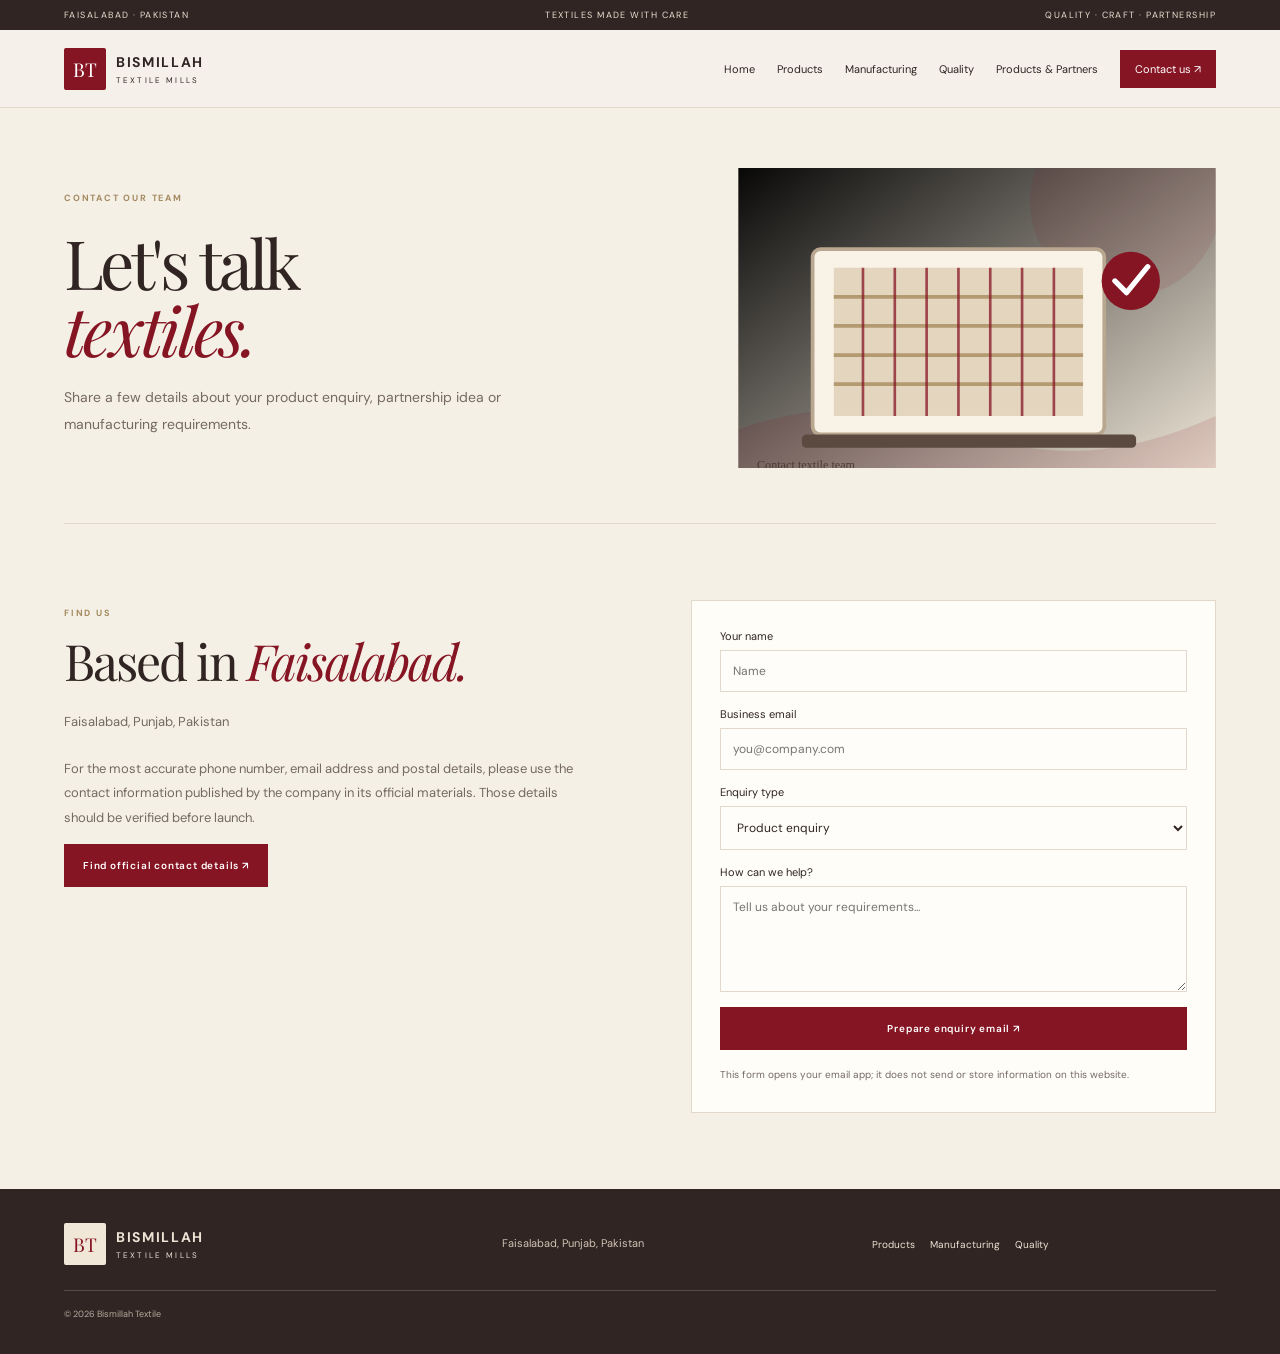
==== contact.html @ f2cdac65 "Add Bismillah textile website" ====
<!doctype html><html lang="en"><head><meta charset="utf-8"><meta name="viewport" content="width=device-width, initial-scale=1"><title>Contact | Bismillah Textile</title><link rel="stylesheet" href="styles.css"></head><body><div class="topbar"><span>FAISALABAD · PAKISTAN</span><span>TEXTILES MADE WITH CARE</span><span>QUALITY · CRAFT · PARTNERSHIP</span></div><header class="header"><a class="brand" href="index.html"><span class="brandmark">BT</span><span><b>BISMILLAH</b><small>TEXTILE MILLS</small></span></a><button class="menu-toggle" aria-label="Open navigation" aria-expanded="false">☰</button><nav class="nav"><a href="index.html">Home</a><a href="products.html">Products</a><a href="manufacturing.html">Manufacturing</a><a href="quality.html">Quality</a><a href="partners.html">Products & Partners</a><a href="contact.html" class="nav-cta">Contact us ↗</a></nav></header><main><section class="page-hero container"><div><span class="eyebrow">CONTACT OUR TEAM</span><h1>Let's talk<br><em>textiles.</em></h1><p>Share a few details about your product enquiry, partnership idea or manufacturing requirements.</p></div><img src="assets/contact.svg" alt="Illustration of textile swatches and correspondence"></section><section class="section container contact-layout"><div><span class="eyebrow">FIND US</span><h2>Based in <em>Faisalabad.</em></h2><p>Faisalabad, Punjab, Pakistan</p><p>For the most accurate phone number, email address and postal details, please use the contact information published by the company in its official materials. Those details should be verified before launch.</p><a class="button" href="https://www.google.com/search?q=Bismillah+Textile+Faisalabad+official+website+contact" target="_blank" rel="noopener">Find official contact details ↗</a></div><form class="contact-form" id="contactForm"><label>Your name<input name="name" required placeholder="Name"></label><label>Business email<input name="email" type="email" required placeholder="you@company.com"></label><label>Enquiry type<select name="type"><option>Product enquiry</option><option>Manufacturing capabilities</option><option>Partnership</option><option>Other</option></select></label><label>How can we help?<textarea name="message" rows="5" required placeholder="Tell us about your requirements..."></textarea></label><button class="button" type="submit">Prepare enquiry email ↗</button><p class="form-note">This form opens your email app; it does not send or store information on this website.</p></form></section></main><footer class="footer"><a class="brand brand-footer" href="index.html"><span class="brandmark">BT</span><span><b>BISMILLAH</b><small>TEXTILE MILLS</small></span></a><p>Faisalabad, Punjab, Pakistan</p><div class="footer-links"><a href="products.html">Products</a><a href="manufacturing.html">Manufacturing</a><a href="quality.html">Quality</a></div><small class="copyright">© <span id="year"></span> Bismillah Textile</small></footer><script src="script.js"></script></body></html>
---- styles.css ----
@import url('https://fonts.googleapis.com/css2?family=DM+Sans:wght@400;500;600;700&family=Playfair+Display:ital,wght@0,400;0,500;0,600;1,400;1,500&display=swap');
:root{--cream:#f5f0e6;--paper:#fffdf8;--maroon:#861523;--ink:#302522;--muted:#746a61;--gold:#a48a60;--line:#e3d9ca;--sage:#596c61}*{box-sizing:border-box}html{scroll-behavior:smooth;scroll-padding-top:90px}body{margin:0;background:var(--cream);color:var(--ink);font-family:'DM Sans',Arial,sans-serif}a{color:inherit;text-decoration:none}img{display:block;max-width:100%}.topbar{padding:9px 5vw;background:var(--ink);color:#e9dfd1;display:flex;justify-content:space-between;gap:12px;font-size:9px;letter-spacing:.16em}.header{height:78px;padding:0 5vw;display:flex;align-items:center;justify-content:space-between;gap:25px;position:sticky;top:0;z-index:8;background:#f5f0eaf2;backdrop-filter:blur(12px);border-bottom:1px solid var(--line)}.brand{display:flex;align-items:center;gap:10px;flex-shrink:0}.brandmark{width:42px;height:42px;display:grid;place-items:center;background:var(--maroon);color:white;font:19px 'Playfair Display',Georgia,serif;border-radius:2px}.brand b{display:block;font-size:14px;letter-spacing:.12em}.brand small{display:block;font-size:8px;letter-spacing:.27em;margin-top:4px}.nav{display:flex;align-items:center;gap:22px;font-size:11px}.nav a:hover,.footer-links a:hover{color:var(--maroon)}.nav .nav-cta{background:var(--maroon);color:white;padding:12px 15px}.menu-toggle{display:none;background:transparent;border:1px solid var(--line);padding:9px 12px;font-size:18px;color:var(--ink)}.container{width:min(1160px,90%);margin-inline:auto}.hero{display:grid;grid-template-columns:.95fr 1.05fr;gap:5vw;align-items:center;padding-top:58px;padding-bottom:65px;min-height:555px}.eyebrow{font-size:9px;font-weight:700;letter-spacing:.2em;text-transform:uppercase;color:var(--gold)}h1,h2,h3,p{margin-top:0}.hero h1,.page-hero h1{font:clamp(48px,6vw,78px)/.99 'Playfair Display',Georgia,serif;letter-spacing:-.055em;margin:22px 0}.hero h1 em,.page-hero h1 em,h2 em{color:var(--maroon);font-weight:400}.hero-copy>p,.page-hero p{max-width:470px;font-size:14px;line-height:1.9;color:var(--muted)}.button-row{display:flex;align-items:center;gap:22px;flex-wrap:wrap;margin-top:27px}.button{display:inline-flex;align-items:center;justify-content:center;background:var(--maroon);border:1px solid var(--maroon);color:white;padding:14px 18px;font:600 10px 'DM Sans',sans-serif;letter-spacing:.08em;cursor:pointer}.button:hover{background:#64101a}.underlink,.card-link{font-size:11px;border-bottom:1px solid var(--gold);padding:6px 0}.hero-note{font-size:10px;color:var(--muted);margin-top:38px;letter-spacing:.04em}.dot{display:inline-block;width:7px;height:7px;background:var(--sage);border-radius:50%;margin-right:8px}.hero-visual{height:400px;position:relative;background:#ded2bf;overflow:hidden}.hero-visual img{height:100%;width:100%;object-fit:cover}.image-label{position:absolute;left:0;bottom:0;background:var(--maroon);color:white;padding:14px 18px;font-size:10px;letter-spacing:.13em}.image-label span{display:block;font-size:8px;color:#e4c8c5;margin-top:5px}.trust-strip{background:#e9dfd1;display:grid;grid-template-columns:repeat(4,1fr);padding:24px 5vw;gap:18px}.trust-strip div{display:flex;gap:13px;align-items:center;border-right:1px solid #d4c7b6}.trust-strip div:last-child{border:0}.trust-strip b{font:24px 'Playfair Display',serif;color:var(--maroon)}.trust-strip span{font-size:11px;color:#655950}.section{padding-top:76px;padding-bottom:76px}.section-heading{display:flex;justify-content:space-between;align-items:end;gap:30px;margin-bottom:30px}.section-heading h2,.contact-banner h2,.contact-layout h2{font:clamp(34px,4vw,50px)/1.08 'Playfair Display',Georgia,serif;letter-spacing:-.04em;margin:13px 0 0}.section-heading>p{max-width:400px;color:var(--muted);font-size:12px;line-height:1.85;margin-bottom:2px}.cards{display:grid;gap:18px}.cards.three{grid-template-columns:repeat(3,minmax(0,1fr))}.product-card{display:block;background:var(--paper);border:1px solid var(--line);min-width:0;transition:transform .2s,box-shadow .2s}.product-card:hover{transform:translateY(-4px);box-shadow:0 16px 36px #37291a12}.product-card>img{width:100%;height:230px;object-fit:cover;background:#e6ddce}.product-card>div{padding:22px}.card-kicker{font-size:9px;color:var(--gold);letter-spacing:.16em;text-transform:uppercase}.product-card h3{font:25px 'Playfair Display',Georgia,serif;margin:11px 0}.product-card p{font-size:12px;line-height:1.8;color:var(--muted);min-height:40px}.card-link{display:inline-block;color:var(--maroon);margin-top:5px}.feature-band{display:grid;grid-template-columns:1fr 1fr;background:var(--ink);color:#f7eee3}.feature-art{min-height:380px}.feature-art img{width:100%;height:100%;object-fit:cover}.feature-copy{padding:clamp(35px,6vw,80px);align-self:center}.light{color:#c6ad87}.feature-copy h2,.partner-section h2{font:clamp(36px,4.5vw,56px)/1.05 'Playfair Display',Georgia,serif;margin:20px 0}.feature-copy h2 em,.partner-section h2 em{color:#d5b2ad}.feature-copy p{font-size:13px;line-height:1.9;color:#d5c9bc;max-width:420px}.button-light{background:transparent;border-color:#bca68b;margin-top:12px}.button-light:hover{background:#fff;color:var(--ink)}.values-grid{display:grid;grid-template-columns:repeat(3,1fr);gap:12px}.values-grid article{border:1px solid var(--line);padding:25px;background:#f9f5ed}.values-grid article>span{font:25px 'Playfair Display',serif;color:var(--gold)}.values-grid h3{font:22px 'Playfair Display',serif;margin:17px 0 9px}.values-grid p{font-size:12px;line-height:1.8;color:var(--muted);margin-bottom:0}.contact-banner{padding:35px 40px;margin-top:12px;margin-bottom:75px;background:#e9dfd1;display:flex;align-items:center;justify-content:space-between;gap:25px}.contact-banner h2{font-size:36px;margin:12px 0}.contact-banner p{font-size:12px;line-height:1.8;color:var(--muted);max-width:450px;margin-bottom:0}.footer{background:#302522;color:#eee4d6;padding:34px 5vw;display:grid;grid-template-columns:1.2fr 1fr 1fr;gap:25px;align-items:center}.brand-footer .brandmark{background:#f1e7d8;color:var(--maroon)}.footer p{font-size:11px;line-height:1.8;color:#d1c3b6;margin:0}.footer-links{display:flex;gap:15px;flex-wrap:wrap;font-size:10px}.copyright{grid-column:1/-1;border-top:1px solid #594b43;padding-top:17px;color:#b9aaa0;font-size:9px}.page-hero{display:grid;grid-template-columns:1fr .8fr;gap:6vw;align-items:center;padding-top:60px;padding-bottom:55px;border-bottom:1px solid var(--line)}.page-hero h1{font-size:clamp(44px,5.5vw,68px)}.page-hero img{width:100%;height:300px;object-fit:cover;background:#e5dacb}.filters{display:flex;flex-wrap:wrap;gap:8px;margin-bottom:25px}.filter{background:transparent;border:1px solid #d6c9b8;padding:10px 15px;font:10px 'DM Sans',sans-serif;color:var(--ink);cursor:pointer}.filter.active,.filter:hover{background:var(--maroon);border-color:var(--maroon);color:white}.text-button{background:transparent;border:0;border-bottom:1px solid var(--line);padding:8px 0;color:var(--maroon);font:11px 'DM Sans',sans-serif;cursor:pointer}.modal{display:none;position:fixed;inset:0;background:#211a18b8;z-index:20;align-items:center;justify-content:center;padding:20px}.modal.open{display:flex}.modal-box{background:var(--paper);padding:35px;max-width:460px;width:100%;position:relative}.modal-box h2{font:32px 'Playfair Display',serif;margin:15px 0}.modal-box p{font-size:13px;line-height:1.8;color:var(--muted)}.modal-close{position:absolute;right:15px;top:10px;border:0;background:none;font-size:27px;cursor:pointer}.partner-section{background:var(--ink);padding:70px 0;color:#fff}.partner-grid{display:grid;grid-template-columns:repeat(3,1fr);margin-top:30px;border-top:1px solid #594b43;border-left:1px solid #594b43}.partner-grid div{padding:24px;border-right:1px solid #594b43;border-bottom:1px solid #594b43;font:18px 'Playfair Display',serif}.partner-note{font-size:10px;color:#c7b9ad;line-height:1.8;margin-top:18px}.contact-layout{display:grid;grid-template-columns:1fr 1fr;gap:8vw}.contact-layout p{font-size:13px;line-height:1.9;color:var(--muted);margin-top:22px}.contact-form{display:grid;gap:15px;background:var(--paper);padding:28px;border:1px solid var(--line)}.contact-form label{font-size:11px;display:grid;gap:7px}.contact-form input,.contact-form select,.contact-form textarea{width:100%;padding:12px;border:1px solid var(--line);background:#fffdf9;font:12px 'DM Sans',sans-serif;color:var(--ink)}.form-note{font-size:10px!important;margin:0!important}
@media(max-width:900px){.nav{gap:13px;font-size:10px}.nav .nav-cta{padding:10px}.hero{min-height:0}.hero-visual{height:330px}.product-card>img{height:190px}.trust-strip{grid-template-columns:repeat(2,1fr)}.trust-strip div:nth-child(2){border:0}.footer{grid-template-columns:1fr 1fr}.footer-links{grid-column:1/-1}}
@media(max-width:680px){.topbar{font-size:8px;letter-spacing:.08em}.topbar span:nth-child(2){display:none}.header{height:68px;padding:0 5%;flex-wrap:wrap}.menu-toggle{display:block}.nav{display:none;position:absolute;top:67px;left:0;right:0;background:var(--cream);padding:18px 5%;border-bottom:1px solid var(--line);flex-direction:column;align-items:stretch;gap:0}.nav.open{display:flex}.nav a{padding:12px 0;border-bottom:1px solid var(--line)}.nav .nav-cta{text-align:center;margin-top:10px;padding:13px}.hero{grid-template-columns:1fr;padding-top:35px;padding-bottom:42px;gap:25px}.hero-visual{height:260px;grid-row:1}.hero h1{font-size:51px}.hero-note{margin-top:25px}.trust-strip{padding:20px 5%;gap:15px}.trust-strip span{font-size:10px}.section{padding-top:50px;padding-bottom:50px}.section-heading{display:block}.section-heading>p{margin-top:18px}.cards.three{grid-template-columns:1fr}.product-card>img{height:240px}.feature-band{grid-template-columns:1fr}.feature-art{min-height:240px;height:240px}.feature-copy{padding:35px 7%}.values-grid{grid-template-columns:1fr}.contact-banner{margin-bottom:50px;padding:28px;align-items:flex-start;flex-direction:column}.contact-banner h2{font-size:32px}.footer{grid-template-columns:1fr;gap:18px}.footer-links{grid-column:auto}.copyright{grid-column:auto}.page-hero{grid-template-columns:1fr;padding-top:35px;gap:25px}.page-hero img{height:230px;grid-row:1}.page-hero h1{font-size:48px}.partner-grid{grid-template-columns:repeat(2,1fr)}.partner-grid div{padding:18px;font-size:16px}.contact-layout{grid-template-columns:1fr;gap:30px}}
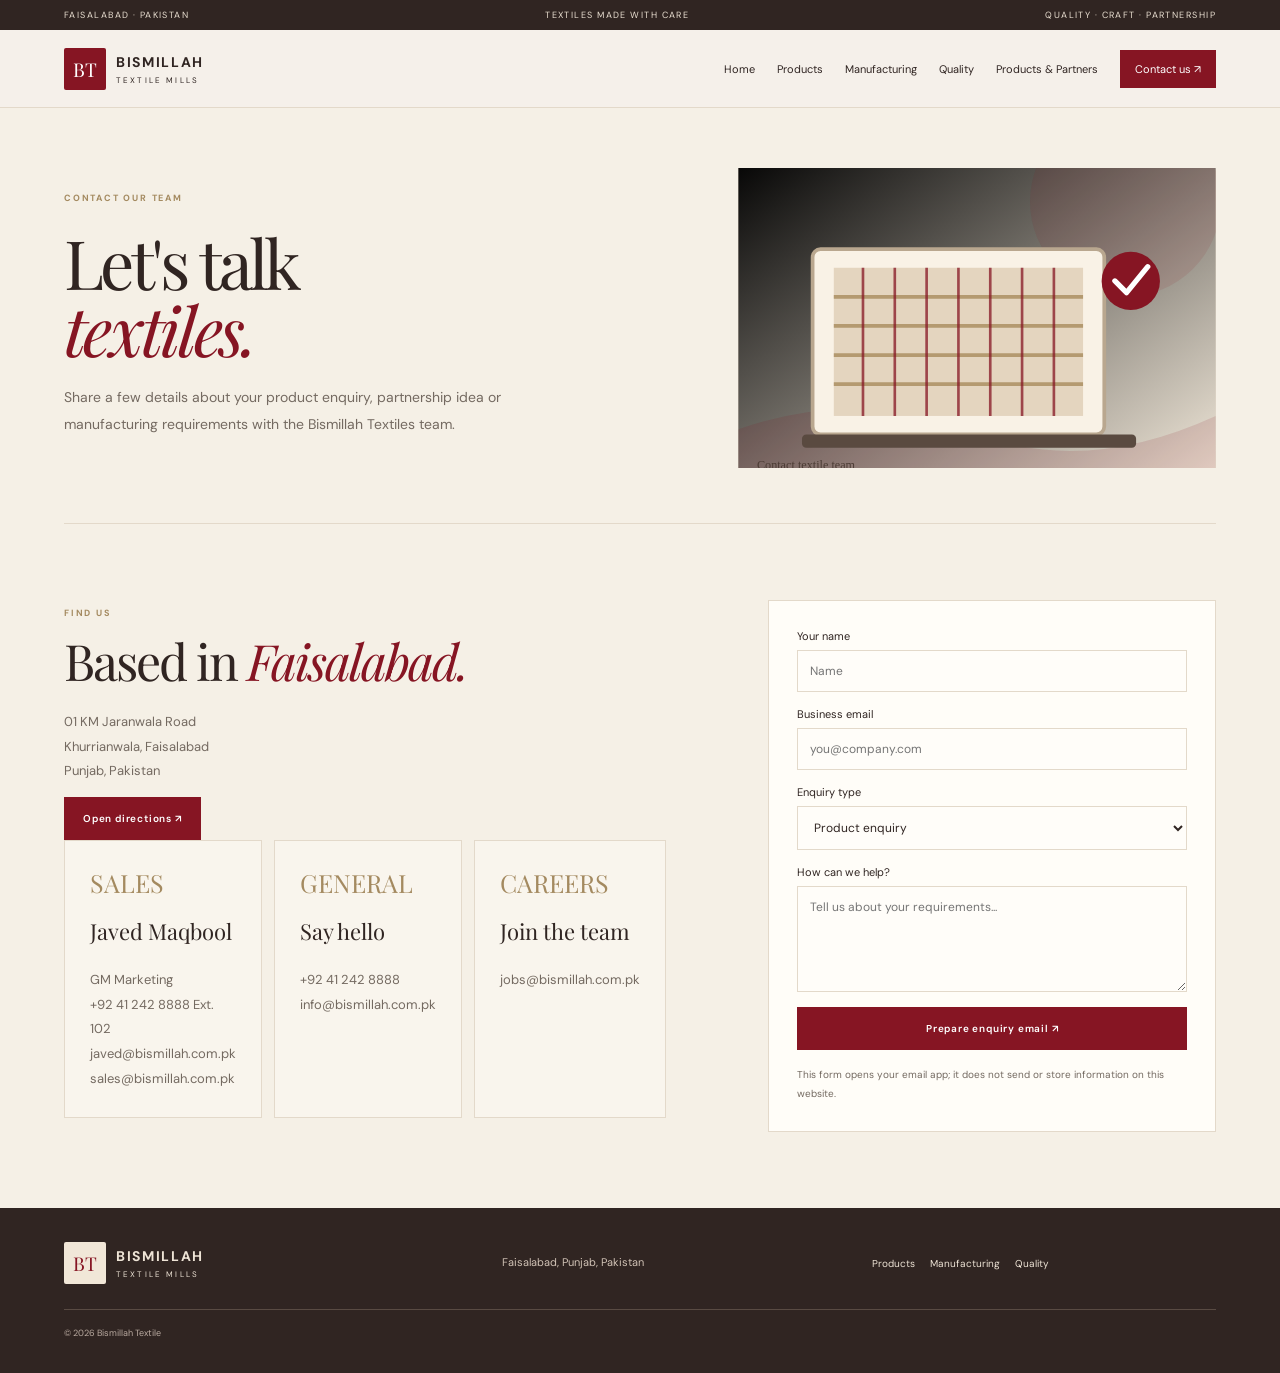
==== commit e8655446: "Enrich redesign with legacy textile information" ====
--- a/contact.html
+++ b/contact.html
@@ -1 +1 @@
-<!doctype html><html lang="en"><head><meta charset="utf-8"><meta name="viewport" content="width=device-width, initial-scale=1"><title>Contact | Bismillah Textile</title><link rel="stylesheet" href="styles.css"></head><body><div class="topbar"><span>FAISALABAD · PAKISTAN</span><span>TEXTILES MADE WITH CARE</span><span>QUALITY · CRAFT · PARTNERSHIP</span></div><header class="header"><a class="brand" href="index.html"><span class="brandmark">BT</span><span><b>BISMILLAH</b><small>TEXTILE MILLS</small></span></a><button class="menu-toggle" aria-label="Open navigation" aria-expanded="false">☰</button><nav class="nav"><a href="index.html">Home</a><a href="products.html">Products</a><a href="manufacturing.html">Manufacturing</a><a href="quality.html">Quality</a><a href="partners.html">Products & Partners</a><a href="contact.html" class="nav-cta">Contact us ↗</a></nav></header><main><section class="page-hero container"><div><span class="eyebrow">CONTACT OUR TEAM</span><h1>Let's talk<br><em>textiles.</em></h1><p>Share a few details about your product enquiry, partnership idea or manufacturing requirements.</p></div><img src="assets/contact.svg" alt="Illustration of textile swatches and correspondence"></section><section class="section container contact-layout"><div><span class="eyebrow">FIND US</span><h2>Based in <em>Faisalabad.</em></h2><p>Faisalabad, Punjab, Pakistan</p><p>For the most accurate phone number, email address and postal details, please use the contact information published by the company in its official materials. Those details should be verified before launch.</p><a class="button" href="https://www.google.com/search?q=Bismillah+Textile+Faisalabad+official+website+contact" target="_blank" rel="noopener">Find official contact details ↗</a></div><form class="contact-form" id="contactForm"><label>Your name<input name="name" required placeholder="Name"></label><label>Business email<input name="email" type="email" required placeholder="you@company.com"></label><label>Enquiry type<select name="type"><option>Product enquiry</option><option>Manufacturing capabilities</option><option>Partnership</option><option>Other</option></select></label><label>How can we help?<textarea name="message" rows="5" required placeholder="Tell us about your requirements..."></textarea></label><button class="button" type="submit">Prepare enquiry email ↗</button><p class="form-note">This form opens your email app; it does not send or store information on this website.</p></form></section></main><footer class="footer"><a class="brand brand-footer" href="index.html"><span class="brandmark">BT</span><span><b>BISMILLAH</b><small>TEXTILE MILLS</small></span></a><p>Faisalabad, Punjab, Pakistan</p><div class="footer-links"><a href="products.html">Products</a><a href="manufacturing.html">Manufacturing</a><a href="quality.html">Quality</a></div><small class="copyright">© <span id="year"></span> Bismillah Textile</small></footer><script src="script.js"></script></body></html>+<!doctype html><html lang="en"><head><meta charset="utf-8"><meta name="viewport" content="width=device-width, initial-scale=1"><title>Contact | Bismillah Textile</title><link rel="stylesheet" href="styles.css"></head><body><div class="topbar"><span>FAISALABAD · PAKISTAN</span><span>TEXTILES MADE WITH CARE</span><span>QUALITY · CRAFT · PARTNERSHIP</span></div><header class="header"><a class="brand" href="index.html"><span class="brandmark">BT</span><span><b>BISMILLAH</b><small>TEXTILE MILLS</small></span></a><button class="menu-toggle" aria-label="Open navigation" aria-expanded="false">☰</button><nav class="nav"><a href="index.html">Home</a><a href="products.html">Products</a><a href="manufacturing.html">Manufacturing</a><a href="quality.html">Quality</a><a href="partners.html">Products & Partners</a><a href="contact.html" class="nav-cta">Contact us ↗</a></nav></header><main><section class="page-hero container"><div><span class="eyebrow">CONTACT OUR TEAM</span><h1>Let's talk<br><em>textiles.</em></h1><p>Share a few details about your product enquiry, partnership idea or manufacturing requirements with the Bismillah Textiles team.</p></div><img src="assets/contact.svg" alt="Illustration of textile swatches and correspondence"></section><section class="section container contact-layout"><div><span class="eyebrow">FIND US</span><h2>Based in <em>Faisalabad.</em></h2><p>01 KM Jaranwala Road<br>Khurrianwala, Faisalabad<br>Punjab, Pakistan</p><a class="button" href="https://www.google.com/maps/search/?api=1&query=Bismillah+Textiles+01+KM+Jaranwala+Road+Khurrianwala+Faisalabad+Pakistan" target="_blank" rel="noopener">Open directions ↗</a><div class="values-grid"><article><span>SALES</span><h3>Javed Maqbool</h3><p>GM Marketing<br>+92 41 242 8888 Ext. 102<br><a href="mailto:javed@bismillah.com.pk">javed@bismillah.com.pk</a><br><a href="mailto:sales@bismillah.com.pk">sales@bismillah.com.pk</a></p></article><article><span>GENERAL</span><h3>Say hello</h3><p><a href="tel:+92412428888">+92 41 242 8888</a><br><a href="mailto:info@bismillah.com.pk">info@bismillah.com.pk</a></p></article><article><span>CAREERS</span><h3>Join the team</h3><p><a href="mailto:jobs@bismillah.com.pk">jobs@bismillah.com.pk</a></p></article></div></div><form class="contact-form" id="contactForm"><label>Your name<input name="name" required placeholder="Name"></label><label>Business email<input name="email" type="email" required placeholder="you@company.com"></label><label>Enquiry type<select name="type"><option>Product enquiry</option><option>Manufacturing capabilities</option><option>Partnership</option><option>Careers</option><option>Other</option></select></label><label>How can we help?<textarea name="message" rows="5" required placeholder="Tell us about your requirements..."></textarea></label><button class="button" type="submit">Prepare enquiry email ↗</button><p class="form-note">This form opens your email app; it does not send or store information on this website.</p></form></section></main><footer class="footer"><a class="brand brand-footer" href="index.html"><span class="brandmark">BT</span><span><b>BISMILLAH</b><small>TEXTILE MILLS</small></span></a><p>Faisalabad, Punjab, Pakistan</p><div class="footer-links"><a href="products.html">Products</a><a href="manufacturing.html">Manufacturing</a><a href="quality.html">Quality</a></div><small class="copyright">© <span id="year"></span> Bismillah Textile</small></footer><script src="script.js"></script></body></html>
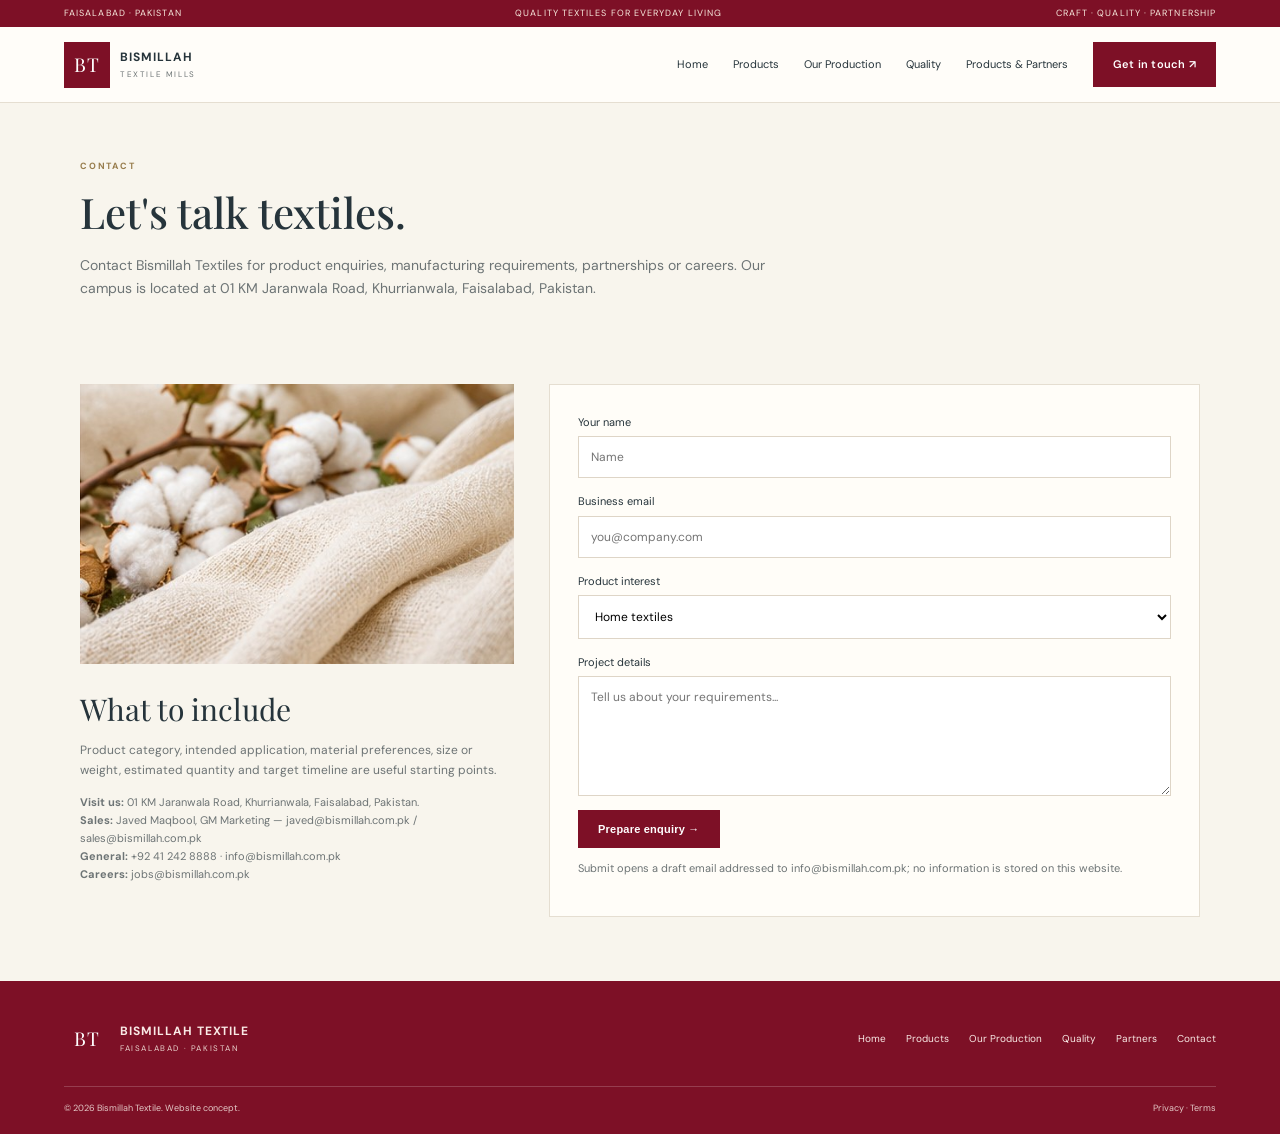
==== commit 164a26f0: "Apply new Drive visual design and textile imagery" ====
--- a/contact.html
+++ b/contact.html
@@ -1 +1 @@
-<!doctype html><html lang="en"><head><meta charset="utf-8"><meta name="viewport" content="width=device-width, initial-scale=1"><title>Contact | Bismillah Textile</title><link rel="stylesheet" href="styles.css"></head><body><div class="topbar"><span>FAISALABAD · PAKISTAN</span><span>TEXTILES MADE WITH CARE</span><span>QUALITY · CRAFT · PARTNERSHIP</span></div><header class="header"><a class="brand" href="index.html"><span class="brandmark">BT</span><span><b>BISMILLAH</b><small>TEXTILE MILLS</small></span></a><button class="menu-toggle" aria-label="Open navigation" aria-expanded="false">☰</button><nav class="nav"><a href="index.html">Home</a><a href="products.html">Products</a><a href="manufacturing.html">Manufacturing</a><a href="quality.html">Quality</a><a href="partners.html">Products & Partners</a><a href="contact.html" class="nav-cta">Contact us ↗</a></nav></header><main><section class="page-hero container"><div><span class="eyebrow">CONTACT OUR TEAM</span><h1>Let's talk<br><em>textiles.</em></h1><p>Share a few details about your product enquiry, partnership idea or manufacturing requirements with the Bismillah Textiles team.</p></div><img src="assets/contact.svg" alt="Illustration of textile swatches and correspondence"></section><section class="section container contact-layout"><div><span class="eyebrow">FIND US</span><h2>Based in <em>Faisalabad.</em></h2><p>01 KM Jaranwala Road<br>Khurrianwala, Faisalabad<br>Punjab, Pakistan</p><a class="button" href="https://www.google.com/maps/search/?api=1&query=Bismillah+Textiles+01+KM+Jaranwala+Road+Khurrianwala+Faisalabad+Pakistan" target="_blank" rel="noopener">Open directions ↗</a><div class="values-grid"><article><span>SALES</span><h3>Javed Maqbool</h3><p>GM Marketing<br>+92 41 242 8888 Ext. 102<br><a href="mailto:javed@bismillah.com.pk">javed@bismillah.com.pk</a><br><a href="mailto:sales@bismillah.com.pk">sales@bismillah.com.pk</a></p></article><article><span>GENERAL</span><h3>Say hello</h3><p><a href="tel:+92412428888">+92 41 242 8888</a><br><a href="mailto:info@bismillah.com.pk">info@bismillah.com.pk</a></p></article><article><span>CAREERS</span><h3>Join the team</h3><p><a href="mailto:jobs@bismillah.com.pk">jobs@bismillah.com.pk</a></p></article></div></div><form class="contact-form" id="contactForm"><label>Your name<input name="name" required placeholder="Name"></label><label>Business email<input name="email" type="email" required placeholder="you@company.com"></label><label>Enquiry type<select name="type"><option>Product enquiry</option><option>Manufacturing capabilities</option><option>Partnership</option><option>Careers</option><option>Other</option></select></label><label>How can we help?<textarea name="message" rows="5" required placeholder="Tell us about your requirements..."></textarea></label><button class="button" type="submit">Prepare enquiry email ↗</button><p class="form-note">This form opens your email app; it does not send or store information on this website.</p></form></section></main><footer class="footer"><a class="brand brand-footer" href="index.html"><span class="brandmark">BT</span><span><b>BISMILLAH</b><small>TEXTILE MILLS</small></span></a><p>Faisalabad, Punjab, Pakistan</p><div class="footer-links"><a href="products.html">Products</a><a href="manufacturing.html">Manufacturing</a><a href="quality.html">Quality</a></div><small class="copyright">© <span id="year"></span> Bismillah Textile</small></footer><script src="script.js"></script></body></html>
+<!doctype html><html lang="en"><head><meta charset="utf-8"><meta name="viewport" content="width=device-width,initial-scale=1"><meta name="description" content="Bismillah Textile — textile products, production and quality."><title>Contact | Bismillah Textile</title><link rel="stylesheet" href="styles.css"><link rel="icon" href="assets/favicon.svg"></head><body><div class="topbar"><span>FAISALABAD · PAKISTAN</span><span>QUALITY TEXTILES FOR EVERYDAY LIVING</span><span>CRAFT · QUALITY · PARTNERSHIP</span></div><header class="header"><a class="brand" href="index.html"><span class="brandmark">BT</span><span><b>BISMILLAH</b><small>TEXTILE MILLS</small></span></a><button class="menu-toggle" aria-label="Open navigation" aria-expanded="false">☰</button><nav class="nav"><a href="index.html">Home</a><a href="products.html">Products</a><a href="manufacturing.html">Our Production</a><a href="quality.html">Quality</a><a href="partners.html">Products & Partners</a><a href="contact.html" class="nav-cta">Get in touch ↗</a></nav></header><main><section class="page-title container"><span class="eyebrow">CONTACT</span><h1>Let's talk textiles.</h1><p>Contact Bismillah Textiles for product enquiries, manufacturing requirements, partnerships or careers. Our campus is located at 01 KM Jaranwala Road, Khurrianwala, Faisalabad, Pakistan.</p></section><section class="section container"><div class="contact-layout"><div><img src="assets/cotton.jpg" alt="Cotton fibers and textile fabric" style="height:280px"><h2 style="font:30px var(--serif);margin-bottom:8px">What to include</h2><p style="color:var(--muted);font-size:12px">Product category, intended application, material preferences, size or weight, estimated quantity and target timeline are useful starting points.</p><p class="notice"><strong>Visit us:</strong> 01 KM Jaranwala Road, Khurrianwala, Faisalabad, Pakistan.<br><strong>Sales:</strong> Javed Maqbool, GM Marketing — <a href="mailto:javed@bismillah.com.pk">javed@bismillah.com.pk</a> / <a href="mailto:sales@bismillah.com.pk">sales@bismillah.com.pk</a><br><strong>General:</strong> <a href="tel:+92412428888">+92 41 242 8888</a> · <a href="mailto:info@bismillah.com.pk">info@bismillah.com.pk</a><br><strong>Careers:</strong> <a href="mailto:jobs@bismillah.com.pk">jobs@bismillah.com.pk</a></p></div><form class="contact-form" id="contact-form"><label>Your name<input name="name" required placeholder="Name"></label><label>Business email<input type="email" name="email" required placeholder="you@company.com"></label><label>Product interest<select name="product"><option>Home textiles</option><option>Fabric</option><option>Hospitality linen</option><option>Towels</option><option>Apparel fabrics</option><option>Curtains & upholstery</option><option>Technical textiles</option><option>Other</option></select></label><label>Project details<textarea name="message" required placeholder="Tell us about your requirements..."></textarea></label><button class="button" type="submit">Prepare enquiry →</button><p class="notice" id="form-message">Submit opens a draft email addressed to info@bismillah.com.pk; no information is stored on this website.</p></form></div></section></main><footer class="footer"><div class="footer-main"><a class="brand" href="index.html"><span class="brandmark">BT</span><span><b>BISMILLAH TEXTILE</b><small>FAISALABAD · PAKISTAN</small></span></a><nav class="footer-links"><a href="index.html">Home</a><a href="products.html">Products</a><a href="manufacturing.html">Our Production</a><a href="quality.html">Quality</a><a href="partners.html">Partners</a><a href="contact.html">Contact</a></nav></div><div class="footer-bottom"><span>© 2026 Bismillah Textile. Website concept.</span><span>Privacy · Terms</span></div></footer><script src="script.js"></script></body></html>
--- a/styles.css
+++ b/styles.css
@@ -1,4 +1,3 @@
-@import url('https://fonts.googleapis.com/css2?family=DM+Sans:wght@400;500;600;700&family=Playfair+Display:ital,wght@0,400;0,500;0,600;1,400;1,500&display=swap');
-:root{--cream:#f5f0e6;--paper:#fffdf8;--maroon:#861523;--ink:#302522;--muted:#746a61;--gold:#a48a60;--line:#e3d9ca;--sage:#596c61}*{box-sizing:border-box}html{scroll-behavior:smooth;scroll-padding-top:90px}body{margin:0;background:var(--cream);color:var(--ink);font-family:'DM Sans',Arial,sans-serif}a{color:inherit;text-decoration:none}img{display:block;max-width:100%}.topbar{padding:9px 5vw;background:var(--ink);color:#e9dfd1;display:flex;justify-content:space-between;gap:12px;font-size:9px;letter-spacing:.16em}.header{height:78px;padding:0 5vw;display:flex;align-items:center;justify-content:space-between;gap:25px;position:sticky;top:0;z-index:8;background:#f5f0eaf2;backdrop-filter:blur(12px);border-bottom:1px solid var(--line)}.brand{display:flex;align-items:center;gap:10px;flex-shrink:0}.brandmark{width:42px;height:42px;display:grid;place-items:center;background:var(--maroon);color:white;font:19px 'Playfair Display',Georgia,serif;border-radius:2px}.brand b{display:block;font-size:14px;letter-spacing:.12em}.brand small{display:block;font-size:8px;letter-spacing:.27em;margin-top:4px}.nav{display:flex;align-items:center;gap:22px;font-size:11px}.nav a:hover,.footer-links a:hover{color:var(--maroon)}.nav .nav-cta{background:var(--maroon);color:white;padding:12px 15px}.menu-toggle{display:none;background:transparent;border:1px solid var(--line);padding:9px 12px;font-size:18px;color:var(--ink)}.container{width:min(1160px,90%);margin-inline:auto}.hero{display:grid;grid-template-columns:.95fr 1.05fr;gap:5vw;align-items:center;padding-top:58px;padding-bottom:65px;min-height:555px}.eyebrow{font-size:9px;font-weight:700;letter-spacing:.2em;text-transform:uppercase;color:var(--gold)}h1,h2,h3,p{margin-top:0}.hero h1,.page-hero h1{font:clamp(48px,6vw,78px)/.99 'Playfair Display',Georgia,serif;letter-spacing:-.055em;margin:22px 0}.hero h1 em,.page-hero h1 em,h2 em{color:var(--maroon);font-weight:400}.hero-copy>p,.page-hero p{max-width:470px;font-size:14px;line-height:1.9;color:var(--muted)}.button-row{display:flex;align-items:center;gap:22px;flex-wrap:wrap;margin-top:27px}.button{display:inline-flex;align-items:center;justify-content:center;background:var(--maroon);border:1px solid var(--maroon);color:white;padding:14px 18px;font:600 10px 'DM Sans',sans-serif;letter-spacing:.08em;cursor:pointer}.button:hover{background:#64101a}.underlink,.card-link{font-size:11px;border-bottom:1px solid var(--gold);padding:6px 0}.hero-note{font-size:10px;color:var(--muted);margin-top:38px;letter-spacing:.04em}.dot{display:inline-block;width:7px;height:7px;background:var(--sage);border-radius:50%;margin-right:8px}.hero-visual{height:400px;position:relative;background:#ded2bf;overflow:hidden}.hero-visual img{height:100%;width:100%;object-fit:cover}.image-label{position:absolute;left:0;bottom:0;background:var(--maroon);color:white;padding:14px 18px;font-size:10px;letter-spacing:.13em}.image-label span{display:block;font-size:8px;color:#e4c8c5;margin-top:5px}.trust-strip{background:#e9dfd1;display:grid;grid-template-columns:repeat(4,1fr);padding:24px 5vw;gap:18px}.trust-strip div{display:flex;gap:13px;align-items:center;border-right:1px solid #d4c7b6}.trust-strip div:last-child{border:0}.trust-strip b{font:24px 'Playfair Display',serif;color:var(--maroon)}.trust-strip span{font-size:11px;color:#655950}.section{padding-top:76px;padding-bottom:76px}.section-heading{display:flex;justify-content:space-between;align-items:end;gap:30px;margin-bottom:30px}.section-heading h2,.contact-banner h2,.contact-layout h2{font:clamp(34px,4vw,50px)/1.08 'Playfair Display',Georgia,serif;letter-spacing:-.04em;margin:13px 0 0}.section-heading>p{max-width:400px;color:var(--muted);font-size:12px;line-height:1.85;margin-bottom:2px}.cards{display:grid;gap:18px}.cards.three{grid-template-columns:repeat(3,minmax(0,1fr))}.product-card{display:block;background:var(--paper);border:1px solid var(--line);min-width:0;transition:transform .2s,box-shadow .2s}.product-card:hover{transform:translateY(-4px);box-shadow:0 16px 36px #37291a12}.product-card>img{width:100%;height:230px;object-fit:cover;background:#e6ddce}.product-card>div{padding:22px}.card-kicker{font-size:9px;color:var(--gold);letter-spacing:.16em;text-transform:uppercase}.product-card h3{font:25px 'Playfair Display',Georgia,serif;margin:11px 0}.product-card p{font-size:12px;line-height:1.8;color:var(--muted);min-height:40px}.card-link{display:inline-block;color:var(--maroon);margin-top:5px}.feature-band{display:grid;grid-template-columns:1fr 1fr;background:var(--ink);color:#f7eee3}.feature-art{min-height:380px}.feature-art img{width:100%;height:100%;object-fit:cover}.feature-copy{padding:clamp(35px,6vw,80px);align-self:center}.light{color:#c6ad87}.feature-copy h2,.partner-section h2{font:clamp(36px,4.5vw,56px)/1.05 'Playfair Display',Georgia,serif;margin:20px 0}.feature-copy h2 em,.partner-section h2 em{color:#d5b2ad}.feature-copy p{font-size:13px;line-height:1.9;color:#d5c9bc;max-width:420px}.button-light{background:transparent;border-color:#bca68b;margin-top:12px}.button-light:hover{background:#fff;color:var(--ink)}.values-grid{display:grid;grid-template-columns:repeat(3,1fr);gap:12px}.values-grid article{border:1px solid var(--line);padding:25px;background:#f9f5ed}.values-grid article>span{font:25px 'Playfair Display',serif;color:var(--gold)}.values-grid h3{font:22px 'Playfair Display',serif;margin:17px 0 9px}.values-grid p{font-size:12px;line-height:1.8;color:var(--muted);margin-bottom:0}.contact-banner{padding:35px 40px;margin-top:12px;margin-bottom:75px;background:#e9dfd1;display:flex;align-items:center;justify-content:space-between;gap:25px}.contact-banner h2{font-size:36px;margin:12px 0}.contact-banner p{font-size:12px;line-height:1.8;color:var(--muted);max-width:450px;margin-bottom:0}.footer{background:#302522;color:#eee4d6;padding:34px 5vw;display:grid;grid-template-columns:1.2fr 1fr 1fr;gap:25px;align-items:center}.brand-footer .brandmark{background:#f1e7d8;color:var(--maroon)}.footer p{font-size:11px;line-height:1.8;color:#d1c3b6;margin:0}.footer-links{display:flex;gap:15px;flex-wrap:wrap;font-size:10px}.copyright{grid-column:1/-1;border-top:1px solid #594b43;padding-top:17px;color:#b9aaa0;font-size:9px}.page-hero{display:grid;grid-template-columns:1fr .8fr;gap:6vw;align-items:center;padding-top:60px;padding-bottom:55px;border-bottom:1px solid var(--line)}.page-hero h1{font-size:clamp(44px,5.5vw,68px)}.page-hero img{width:100%;height:300px;object-fit:cover;background:#e5dacb}.filters{display:flex;flex-wrap:wrap;gap:8px;margin-bottom:25px}.filter{background:transparent;border:1px solid #d6c9b8;padding:10px 15px;font:10px 'DM Sans',sans-serif;color:var(--ink);cursor:pointer}.filter.active,.filter:hover{background:var(--maroon);border-color:var(--maroon);color:white}.text-button{background:transparent;border:0;border-bottom:1px solid var(--line);padding:8px 0;color:var(--maroon);font:11px 'DM Sans',sans-serif;cursor:pointer}.modal{display:none;position:fixed;inset:0;background:#211a18b8;z-index:20;align-items:center;justify-content:center;padding:20px}.modal.open{display:flex}.modal-box{background:var(--paper);padding:35px;max-width:460px;width:100%;position:relative}.modal-box h2{font:32px 'Playfair Display',serif;margin:15px 0}.modal-box p{font-size:13px;line-height:1.8;color:var(--muted)}.modal-close{position:absolute;right:15px;top:10px;border:0;background:none;font-size:27px;cursor:pointer}.partner-section{background:var(--ink);padding:70px 0;color:#fff}.partner-grid{display:grid;grid-template-columns:repeat(3,1fr);margin-top:30px;border-top:1px solid #594b43;border-left:1px solid #594b43}.partner-grid div{padding:24px;border-right:1px solid #594b43;border-bottom:1px solid #594b43;font:18px 'Playfair Display',serif}.partner-note{font-size:10px;color:#c7b9ad;line-height:1.8;margin-top:18px}.contact-layout{display:grid;grid-template-columns:1fr 1fr;gap:8vw}.contact-layout p{font-size:13px;line-height:1.9;color:var(--muted);margin-top:22px}.contact-form{display:grid;gap:15px;background:var(--paper);padding:28px;border:1px solid var(--line)}.contact-form label{font-size:11px;display:grid;gap:7px}.contact-form input,.contact-form select,.contact-form textarea{width:100%;padding:12px;border:1px solid var(--line);background:#fffdf9;font:12px 'DM Sans',sans-serif;color:var(--ink)}.form-note{font-size:10px!important;margin:0!important}
-@media(max-width:900px){.nav{gap:13px;font-size:10px}.nav .nav-cta{padding:10px}.hero{min-height:0}.hero-visual{height:330px}.product-card>img{height:190px}.trust-strip{grid-template-columns:repeat(2,1fr)}.trust-strip div:nth-child(2){border:0}.footer{grid-template-columns:1fr 1fr}.footer-links{grid-column:1/-1}}
-@media(max-width:680px){.topbar{font-size:8px;letter-spacing:.08em}.topbar span:nth-child(2){display:none}.header{height:68px;padding:0 5%;flex-wrap:wrap}.menu-toggle{display:block}.nav{display:none;position:absolute;top:67px;left:0;right:0;background:var(--cream);padding:18px 5%;border-bottom:1px solid var(--line);flex-direction:column;align-items:stretch;gap:0}.nav.open{display:flex}.nav a{padding:12px 0;border-bottom:1px solid var(--line)}.nav .nav-cta{text-align:center;margin-top:10px;padding:13px}.hero{grid-template-columns:1fr;padding-top:35px;padding-bottom:42px;gap:25px}.hero-visual{height:260px;grid-row:1}.hero h1{font-size:51px}.hero-note{margin-top:25px}.trust-strip{padding:20px 5%;gap:15px}.trust-strip span{font-size:10px}.section{padding-top:50px;padding-bottom:50px}.section-heading{display:block}.section-heading>p{margin-top:18px}.cards.three{grid-template-columns:1fr}.product-card>img{height:240px}.feature-band{grid-template-columns:1fr}.feature-art{min-height:240px;height:240px}.feature-copy{padding:35px 7%}.values-grid{grid-template-columns:1fr}.contact-banner{margin-bottom:50px;padding:28px;align-items:flex-start;flex-direction:column}.contact-banner h2{font-size:32px}.footer{grid-template-columns:1fr;gap:18px}.footer-links{grid-column:auto}.copyright{grid-column:auto}.page-hero{grid-template-columns:1fr;padding-top:35px;gap:25px}.page-hero img{height:230px;grid-row:1}.page-hero h1{font-size:48px}.partner-grid{grid-template-columns:repeat(2,1fr)}.partner-grid div{padding:18px;font-size:16px}.contact-layout{grid-template-columns:1fr;gap:30px}}
+
+@import url('https://fonts.googleapis.com/css2?family=DM+Sans:wght@400;500;600;700&family=Playfair+Display:ital,wght@0,500;0,600;1,500;1,600&display=swap');
+:root{--cream:#f8f5ed;--paper:#fffdf8;--ink:#26343b;--muted:#6d7475;--wine:#7d1026;--wine2:#9a2038;--gold:#c6a45d;--line:#e5ded1;--serif:'Playfair Display',Georgia,serif;--sans:'DM Sans',Arial,sans-serif}*{box-sizing:border-box}html{scroll-behavior:smooth}body{margin:0;background:var(--cream);color:var(--ink);font-family:var(--sans);font-size:14px;line-height:1.65}a{color:inherit;text-decoration:none}img{display:block;width:100%;object-fit:cover}.topbar{height:27px;background:var(--wine);color:#f7e9dd;display:flex;justify-content:space-between;align-items:center;padding:0 5%;font-size:9px;letter-spacing:.12em}.header{height:76px;background:#fffdf9;border-bottom:1px solid var(--line);display:flex;align-items:center;justify-content:space-between;padding:0 5%;position:sticky;top:0;z-index:10}.brand{display:flex;align-items:center;gap:10px;letter-spacing:.08em;font-size:12px}.brandmark{width:46px;height:46px;background:var(--wine);color:white;display:grid;place-items:center;font-family:var(--serif);font-size:19px}.brand small{display:block;font-size:8px;letter-spacing:.2em;color:var(--muted)}.nav{display:flex;align-items:center;gap:25px;font-size:11px}.nav a:hover,.nav a.active{color:var(--wine)}.nav-cta,.button{background:var(--wine);color:white;padding:13px 20px;display:inline-block;font-size:11px;font-weight:600;letter-spacing:.02em;border:0}.menu-toggle{display:none;background:none;border:0;font-size:24px}.container{width:min(1120px,90%);margin:auto}.hero{display:grid;grid-template-columns: .92fr 1.08fr;gap:45px;align-items:center;padding:58px 0 60px;min-height:390px}.eyebrow{font-size:9px;letter-spacing:.2em;text-transform:uppercase;color:#987d4d;font-weight:700}.hero h1{font:500 clamp(38px,4vw,58px)/1.08 var(--serif);letter-spacing:-.04em;margin:18px 0}.hero h1 em,h2 em{color:var(--wine);font-weight:500}.hero p{max-width:430px;color:var(--muted);font-size:13px}.button-row{display:flex;align-items:center;gap:20px;margin-top:25px}.underlink{font-size:11px;border-bottom:1px solid #b3a792;padding-bottom:5px}.hero-visual{height:335px;position:relative;overflow:hidden;background:#e6ddcf}.hero-visual img{height:100%;object-position:center}.image-label{position:absolute;bottom:0;left:0;background:var(--wine);color:#fff;padding:12px 18px;font-size:9px;letter-spacing:.12em}.image-label span{display:block;font-size:8px;opacity:.8;margin-top:3px}.hero-note{font-size:10px;color:var(--muted);margin-top:28px}.dot{display:inline-block;width:6px;height:6px;border-radius:50%;background:#66856b;margin-right:8px}.trust-strip{display:flex;justify-content:center;gap:0;background:#eee6d8;padding:17px 4%;border-block:1px solid #e7dece}.trust-strip div{display:flex;align-items:center;gap:12px;padding:0 25px;border-right:1px solid #d7cbbb;font-size:10px}.trust-strip div:last-child{border:0}.trust-strip b{font:600 19px var(--serif);color:var(--wine)}.section{padding:58px 0 64px}.section-heading{display:flex;justify-content:space-between;align-items:end;gap:30px;margin-bottom:24px}.section-heading h2,.feature-copy h2,.page-hero h1{font:500 clamp(30px,3.1vw,42px)/1.15 var(--serif);letter-spacing:-.03em;margin:8px 0}.section-heading p{max-width:420px;color:var(--muted);font-size:12px;margin:0 0 5px}.cards{display:grid;gap:18px}.cards.three{grid-template-columns:repeat(3,1fr)}.cards.four{grid-template-columns:repeat(4,1fr)}.product-card{background:var(--paper);border:1px solid var(--line);box-shadow:0 4px 10px #4c38200a;transition:transform .2s}.product-card:hover{transform:translateY(-4px)}.product-card img{height:170px}.product-card>div{padding:17px 16px 18px}.card-kicker{font-size:8px;letter-spacing:.16em;color:#9c8b6e;text-transform:uppercase}.product-card h3{font:500 22px var(--serif);margin:7px 0}.product-card p{font-size:11px;color:var(--muted);min-height:36px;margin:0 0 12px}.card-link{font-size:10px;color:var(--wine);border-bottom:1px solid #cbb9a5;padding-bottom:3px}.feature-band{display:grid;grid-template-columns:1fr 1fr;min-height:340px;background:#2f2524;color:#fff}.feature-art img{height:100%;min-height:340px}.feature-copy{padding:55px clamp(28px,6vw,80px);align-self:center}.light{color:#d7bd89}.feature-copy h2{font-size:39px;margin:14px 0}.feature-copy p{color:#d6ceca;font-size:12px;max-width:390px;margin-bottom:25px}.button-light{background:transparent;border:1px solid #bba98c}.values-grid{display:grid;grid-template-columns:repeat(3,1fr);gap:24px}.values-grid article{border-top:1px solid #d7c9b6;padding-top:20px}.values-grid article>span{color:var(--wine);font:22px var(--serif)}.values-grid h3{font:22px var(--serif);margin:8px 0}.values-grid p{font-size:12px;color:var(--muted)}.contact-banner{margin-bottom:65px;background:#eee5d7;padding:32px 38px;display:flex;align-items:center;justify-content:space-between;gap:20px}.contact-banner h2{font:32px/1.15 var(--serif);margin:8px 0}.contact-banner p{color:var(--muted);font-size:12px}.footer{background:var(--wine);color:#f9e9e5;padding:35px 5% 18px}.footer-main{display:flex;justify-content:space-between;gap:35px;align-items:center}.footer .brand small{color:#ead4ce}.footer-links{display:flex;gap:20px;font-size:10px}.footer-bottom{border-top:1px solid #ffffff30;margin-top:24px;padding-top:14px;display:flex;justify-content:space-between;font-size:9px;color:#e4c9c7}.page-hero{padding:52px 0 35px;display:grid;grid-template-columns:1fr .95fr;align-items:center;gap:45px}.page-hero h1{font-size:48px}.page-hero p{color:var(--muted);max-width:500px}.page-hero img{height:280px}.page-title{padding:50px 0 12px}.page-title h1{font:500 42px var(--serif);margin:8px 0}.page-title p{color:var(--muted);max-width:700px}.filter-row{display:flex;gap:9px;flex-wrap:wrap;margin:20px 0 26px}.filter-row button{border:1px solid #d8cdbc;background:transparent;padding:9px 15px;font:11px var(--sans);cursor:pointer}.filter-row button.active,.filter-row button:hover{background:var(--wine);color:white;border-color:var(--wine)}.product-grid{display:grid;grid-template-columns:repeat(4,1fr);gap:18px}.product-grid .product-card img{height:160px}.two-col{display:grid;grid-template-columns:1fr 1fr;gap:28px;align-items:center}.two-col img{height:320px}.content-panel{background:#fffdf8;padding:28px;border:1px solid var(--line)}.content-panel h2{font:30px var(--serif);margin:0 0 12px}.content-panel p,.content-panel li{font-size:12px;color:var(--muted)}.icon-grid{display:grid;grid-template-columns:repeat(4,1fr);gap:16px;margin:35px 0}.icon-grid article{padding:20px;background:#fffdf8;border:1px solid var(--line)}.icon-grid h3{font:19px var(--serif);margin:8px 0}.icon-grid p{font-size:11px;color:var(--muted)}.contact-layout{display:grid;grid-template-columns:.8fr 1.2fr;gap:35px}.contact-form{background:#fffdf8;border:1px solid var(--line);padding:28px}.contact-form label{display:block;font-size:11px;margin:0 0 14px}.contact-form input,.contact-form textarea,.contact-form select{display:block;width:100%;padding:12px;border:1px solid #ded5c7;background:#fff;margin-top:5px;font:12px var(--sans)}.contact-form textarea{min-height:120px}.notice{font-size:11px;color:var(--muted)}@media(max-width:800px){.topbar span:nth-child(2){display:none}.header{height:66px}.menu-toggle{display:block}.nav{display:none;position:absolute;top:66px;left:0;right:0;background:#fffdf9;padding:20px 5%;flex-direction:column;align-items:stretch;gap:14px;border-bottom:1px solid var(--line)}.nav.open{display:flex}.hero,.page-hero,.two-col,.contact-layout{grid-template-columns:1fr}.hero{gap:25px;padding:38px 0}.hero-visual{height:280px}.trust-strip{flex-wrap:wrap;justify-content:flex-start;gap:12px}.trust-strip div{padding:5px 12px;border:0}.section-heading{display:block}.section-heading p{margin-top:12px}.cards.three,.cards.four,.product-grid{grid-template-columns:repeat(2,1fr)}.feature-band{grid-template-columns:1fr}.feature-art img{height:250px;min-height:0}.feature-copy{padding:35px 7%}.values-grid,.icon-grid{grid-template-columns:repeat(2,1fr)}.contact-banner{display:block;padding:25px}.contact-banner .button{margin-top:10px}.footer-main,.footer-bottom{flex-direction:column;align-items:flex-start}.footer-links{flex-wrap:wrap}.page-hero h1{font-size:39px}.page-hero img{height:240px}}@media(max-width:480px){.cards.three,.cards.four,.product-grid{grid-template-columns:1fr}.product-card img,.product-grid .product-card img{height:220px}.hero h1{font-size:42px}.trust-strip div{width:45%}.values-grid,.icon-grid{grid-template-columns:1fr}.section{padding:42px 0}.button-row{flex-wrap:wrap}.page-title h1{font-size:35px}}
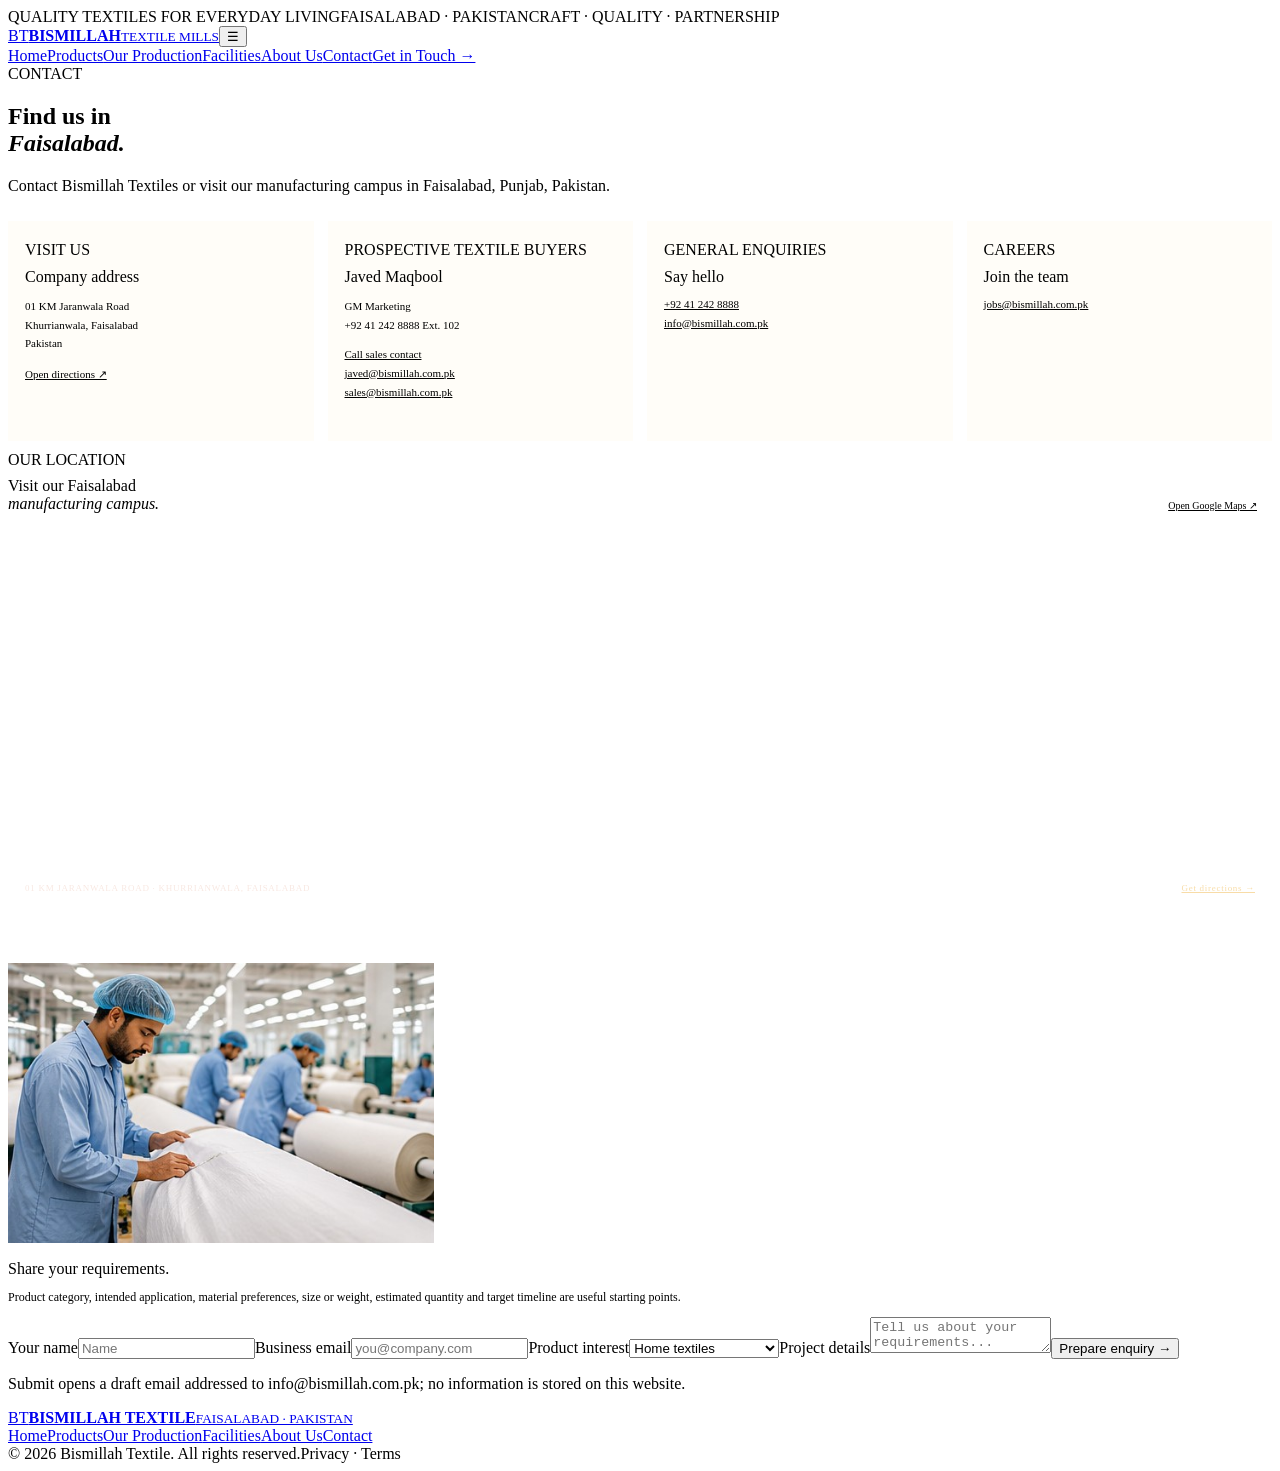
==== commit 63250236: "Tune demo proportions and add company map contacts" ====
--- a/contact.html
+++ b/contact.html
@@ -1 +1,11 @@
-<!doctype html><html lang="en"><head><meta charset="utf-8"><meta name="viewport" content="width=device-width,initial-scale=1"><meta name="description" content="Bismillah Textile — textile products, production and quality."><title>Contact | Bismillah Textile</title><link rel="stylesheet" href="styles.css"><link rel="icon" href="assets/favicon.svg"></head><body><div class="topbar"><span>FAISALABAD · PAKISTAN</span><span>QUALITY TEXTILES FOR EVERYDAY LIVING</span><span>CRAFT · QUALITY · PARTNERSHIP</span></div><header class="header"><a class="brand" href="index.html"><span class="brandmark">BT</span><span><b>BISMILLAH</b><small>TEXTILE MILLS</small></span></a><button class="menu-toggle" aria-label="Open navigation" aria-expanded="false">☰</button><nav class="nav"><a href="index.html">Home</a><a href="products.html">Products</a><a href="manufacturing.html">Our Production</a><a href="quality.html">Quality</a><a href="partners.html">Products & Partners</a><a href="contact.html" class="nav-cta">Get in touch ↗</a></nav></header><main><section class="page-title container"><span class="eyebrow">CONTACT</span><h1>Let's talk textiles.</h1><p>Contact Bismillah Textiles for product enquiries, manufacturing requirements, partnerships or careers. Our campus is located at 01 KM Jaranwala Road, Khurrianwala, Faisalabad, Pakistan.</p></section><section class="section container"><div class="contact-layout"><div><img src="assets/cotton.jpg" alt="Cotton fibers and textile fabric" style="height:280px"><h2 style="font:30px var(--serif);margin-bottom:8px">What to include</h2><p style="color:var(--muted);font-size:12px">Product category, intended application, material preferences, size or weight, estimated quantity and target timeline are useful starting points.</p><p class="notice"><strong>Visit us:</strong> 01 KM Jaranwala Road, Khurrianwala, Faisalabad, Pakistan.<br><strong>Sales:</strong> Javed Maqbool, GM Marketing — <a href="mailto:javed@bismillah.com.pk">javed@bismillah.com.pk</a> / <a href="mailto:sales@bismillah.com.pk">sales@bismillah.com.pk</a><br><strong>General:</strong> <a href="tel:+92412428888">+92 41 242 8888</a> · <a href="mailto:info@bismillah.com.pk">info@bismillah.com.pk</a><br><strong>Careers:</strong> <a href="mailto:jobs@bismillah.com.pk">jobs@bismillah.com.pk</a></p></div><form class="contact-form" id="contact-form"><label>Your name<input name="name" required placeholder="Name"></label><label>Business email<input type="email" name="email" required placeholder="you@company.com"></label><label>Product interest<select name="product"><option>Home textiles</option><option>Fabric</option><option>Hospitality linen</option><option>Towels</option><option>Apparel fabrics</option><option>Curtains & upholstery</option><option>Technical textiles</option><option>Other</option></select></label><label>Project details<textarea name="message" required placeholder="Tell us about your requirements..."></textarea></label><button class="button" type="submit">Prepare enquiry →</button><p class="notice" id="form-message">Submit opens a draft email addressed to info@bismillah.com.pk; no information is stored on this website.</p></form></div></section></main><footer class="footer"><div class="footer-main"><a class="brand" href="index.html"><span class="brandmark">BT</span><span><b>BISMILLAH TEXTILE</b><small>FAISALABAD · PAKISTAN</small></span></a><nav class="footer-links"><a href="index.html">Home</a><a href="products.html">Products</a><a href="manufacturing.html">Our Production</a><a href="quality.html">Quality</a><a href="partners.html">Partners</a><a href="contact.html">Contact</a></nav></div><div class="footer-bottom"><span>© 2026 Bismillah Textile. Website concept.</span><span>Privacy · Terms</span></div></footer><script src="script.js"></script></body></html>+<!doctype html>
+<html lang="en">
+<head><meta charset="utf-8"><meta name="viewport" content="width=device-width,initial-scale=1"><meta name="description" content="Contact Bismillah Textiles in Faisalabad, Pakistan."><title>Contact | Bismillah Textile</title><link rel="stylesheet" href="styles.css"><link rel="icon" href="assets/favicon.svg"></head>
+<body><div class="topbar"><span>QUALITY TEXTILES FOR EVERYDAY LIVING</span><span>FAISALABAD · PAKISTAN</span><span>CRAFT · QUALITY · PARTNERSHIP</span></div>
+<header class="header"><a class="brand" href="index.html"><span class="brandmark">BT</span><span><b>BISMILLAH</b><small>TEXTILE MILLS</small></span></a><button class="menu-toggle" aria-label="Open navigation" aria-expanded="false">☰</button><nav class="nav"><a href="index.html">Home</a><a href="products.html">Products</a><a href="manufacturing.html">Our Production</a><a href="manufacturing.html">Facilities</a><a href="partners.html">About Us</a><a class="active" href="contact.html">Contact</a><a href="contact.html" class="nav-cta">Get in Touch →</a></nav></header>
+<main>
+<section class="page-title container"><span class="eyebrow">CONTACT</span><h1>Find us in<br><em>Faisalabad.</em></h1><p>Contact Bismillah Textiles or visit our manufacturing campus in Faisalabad, Punjab, Pakistan.</p></section>
+<section class="section container contact-info-section"><div class="contact-cards"><article class="contact-card"><span class="eyebrow">VISIT US</span><h2>Company address</h2><p>01 KM Jaranwala Road<br>Khurrianwala, Faisalabad<br>Pakistan</p><a class="card-link" href="https://www.google.com/maps/search/?api=1&amp;query=Bismillah+Textiles+01+KM+Jaranwala+Road+Khurrianwala+Faisalabad+Pakistan" target="_blank" rel="noreferrer">Open directions ↗</a></article><article class="contact-card"><span class="eyebrow">PROSPECTIVE TEXTILE BUYERS</span><h2>Javed Maqbool</h2><p>GM Marketing<br>+92 41 242 8888 Ext. 102</p><a href="tel:+92412428888;ext=102">Call sales contact</a><a href="mailto:javed@bismillah.com.pk">javed@bismillah.com.pk</a><a href="mailto:sales@bismillah.com.pk">sales@bismillah.com.pk</a></article><article class="contact-card"><span class="eyebrow">GENERAL ENQUIRIES</span><h2>Say hello</h2><a href="tel:+92412428888">+92 41 242 8888</a><a href="mailto:info@bismillah.com.pk">info@bismillah.com.pk</a></article><article class="contact-card"><span class="eyebrow">CAREERS</span><h2>Join the team</h2><a href="mailto:jobs@bismillah.com.pk">jobs@bismillah.com.pk</a></article></div></section>
+<section class="map-section container"><div class="map-heading"><div><span class="eyebrow">OUR LOCATION</span><h2>Visit our Faisalabad<br><em>manufacturing campus.</em></h2></div><a class="outline-button" href="https://www.google.com/maps/search/?api=1&amp;query=Bismillah+Textiles+01+KM+Jaranwala+Road+Khurrianwala+Faisalabad+Pakistan" target="_blank" rel="noreferrer">Open Google Maps ↗</a></div><iframe class="map-embed" src="https://maps.google.com/maps?q=Bismillah+Textiles+%28PVT%29+Limited+Khurrianwala+Faisalabad+Pakistan&amp;output=embed" title="Interactive Google Map showing Bismillah Textiles in Faisalabad, Punjab, Pakistan" loading="lazy" allowfullscreen referrerpolicy="strict-origin-when-cross-origin"></iframe><div class="map-caption"><span>01 KM JARANWALA ROAD · KHURRIANWALA, FAISALABAD</span><a href="https://www.google.com/maps/search/?api=1&amp;query=Bismillah+Textiles+01+KM+Jaranwala+Road+Khurrianwala+Faisalabad+Pakistan" target="_blank" rel="noreferrer">Get directions →</a></div></section>
+<section class="section container"><div class="contact-layout"><div><img src="assets/factory-team.jpg" alt="Bismillah textile manufacturing facility" style="height:280px"><h2 style="font:30px var(--serif);margin-bottom:8px">Share your requirements.</h2><p style="color:var(--muted);font-size:12px">Product category, intended application, material preferences, size or weight, estimated quantity and target timeline are useful starting points.</p></div><form class="contact-form" id="contact-form"><label>Your name<input name="name" required placeholder="Name"></label><label>Business email<input type="email" name="email" required placeholder="you@company.com"></label><label>Product interest<select name="product"><option>Home textiles</option><option>Fabric</option><option>Hospitality linen</option><option>Towels</option><option>Apparel fabrics</option><option>Curtains & upholstery</option><option>Technical textiles</option><option>Other</option></select></label><label>Project details<textarea name="message" required placeholder="Tell us about your requirements..."></textarea></label><button class="button" type="submit">Prepare enquiry →</button><p class="notice" id="form-message">Submit opens a draft email addressed to info@bismillah.com.pk; no information is stored on this website.</p></form></div></section>
+</main><footer class="footer"><div class="footer-main"><a class="brand" href="index.html"><span class="brandmark">BT</span><span><b>BISMILLAH TEXTILE</b><small>FAISALABAD · PAKISTAN</small></span></a><nav class="footer-links"><a href="index.html">Home</a><a href="products.html">Products</a><a href="manufacturing.html">Our Production</a><a href="manufacturing.html">Facilities</a><a href="partners.html">About Us</a><a href="contact.html">Contact</a></nav></div><div class="footer-bottom"><span>© 2026 Bismillah Textile. All rights reserved.</span><span>Privacy · Terms</span></div></footer><script src="script.js"></script></body></html>
--- a/styles.css
+++ b/styles.css
@@ -1,3 +1,5 @@
 
-@import url('https://fonts.googleapis.com/css2?family=DM+Sans:wght@400;500;600;700&family=Playfair+Display:ital,wght@0,500;0,600;1,500;1,600&display=swap');
-:root{--cream:#f8f5ed;--paper:#fffdf8;--ink:#26343b;--muted:#6d7475;--wine:#7d1026;--wine2:#9a2038;--gold:#c6a45d;--line:#e5ded1;--serif:'Playfair Display',Georgia,serif;--sans:'DM Sans',Arial,sans-serif}*{box-sizing:border-box}html{scroll-behavior:smooth}body{margin:0;background:var(--cream);color:var(--ink);font-family:var(--sans);font-size:14px;line-height:1.65}a{color:inherit;text-decoration:none}img{display:block;width:100%;object-fit:cover}.topbar{height:27px;background:var(--wine);color:#f7e9dd;display:flex;justify-content:space-between;align-items:center;padding:0 5%;font-size:9px;letter-spacing:.12em}.header{height:76px;background:#fffdf9;border-bottom:1px solid var(--line);display:flex;align-items:center;justify-content:space-between;padding:0 5%;position:sticky;top:0;z-index:10}.brand{display:flex;align-items:center;gap:10px;letter-spacing:.08em;font-size:12px}.brandmark{width:46px;height:46px;background:var(--wine);color:white;display:grid;place-items:center;font-family:var(--serif);font-size:19px}.brand small{display:block;font-size:8px;letter-spacing:.2em;color:var(--muted)}.nav{display:flex;align-items:center;gap:25px;font-size:11px}.nav a:hover,.nav a.active{color:var(--wine)}.nav-cta,.button{background:var(--wine);color:white;padding:13px 20px;display:inline-block;font-size:11px;font-weight:600;letter-spacing:.02em;border:0}.menu-toggle{display:none;background:none;border:0;font-size:24px}.container{width:min(1120px,90%);margin:auto}.hero{display:grid;grid-template-columns: .92fr 1.08fr;gap:45px;align-items:center;padding:58px 0 60px;min-height:390px}.eyebrow{font-size:9px;letter-spacing:.2em;text-transform:uppercase;color:#987d4d;font-weight:700}.hero h1{font:500 clamp(38px,4vw,58px)/1.08 var(--serif);letter-spacing:-.04em;margin:18px 0}.hero h1 em,h2 em{color:var(--wine);font-weight:500}.hero p{max-width:430px;color:var(--muted);font-size:13px}.button-row{display:flex;align-items:center;gap:20px;margin-top:25px}.underlink{font-size:11px;border-bottom:1px solid #b3a792;padding-bottom:5px}.hero-visual{height:335px;position:relative;overflow:hidden;background:#e6ddcf}.hero-visual img{height:100%;object-position:center}.image-label{position:absolute;bottom:0;left:0;background:var(--wine);color:#fff;padding:12px 18px;font-size:9px;letter-spacing:.12em}.image-label span{display:block;font-size:8px;opacity:.8;margin-top:3px}.hero-note{font-size:10px;color:var(--muted);margin-top:28px}.dot{display:inline-block;width:6px;height:6px;border-radius:50%;background:#66856b;margin-right:8px}.trust-strip{display:flex;justify-content:center;gap:0;background:#eee6d8;padding:17px 4%;border-block:1px solid #e7dece}.trust-strip div{display:flex;align-items:center;gap:12px;padding:0 25px;border-right:1px solid #d7cbbb;font-size:10px}.trust-strip div:last-child{border:0}.trust-strip b{font:600 19px var(--serif);color:var(--wine)}.section{padding:58px 0 64px}.section-heading{display:flex;justify-content:space-between;align-items:end;gap:30px;margin-bottom:24px}.section-heading h2,.feature-copy h2,.page-hero h1{font:500 clamp(30px,3.1vw,42px)/1.15 var(--serif);letter-spacing:-.03em;margin:8px 0}.section-heading p{max-width:420px;color:var(--muted);font-size:12px;margin:0 0 5px}.cards{display:grid;gap:18px}.cards.three{grid-template-columns:repeat(3,1fr)}.cards.four{grid-template-columns:repeat(4,1fr)}.product-card{background:var(--paper);border:1px solid var(--line);box-shadow:0 4px 10px #4c38200a;transition:transform .2s}.product-card:hover{transform:translateY(-4px)}.product-card img{height:170px}.product-card>div{padding:17px 16px 18px}.card-kicker{font-size:8px;letter-spacing:.16em;color:#9c8b6e;text-transform:uppercase}.product-card h3{font:500 22px var(--serif);margin:7px 0}.product-card p{font-size:11px;color:var(--muted);min-height:36px;margin:0 0 12px}.card-link{font-size:10px;color:var(--wine);border-bottom:1px solid #cbb9a5;padding-bottom:3px}.feature-band{display:grid;grid-template-columns:1fr 1fr;min-height:340px;background:#2f2524;color:#fff}.feature-art img{height:100%;min-height:340px}.feature-copy{padding:55px clamp(28px,6vw,80px);align-self:center}.light{color:#d7bd89}.feature-copy h2{font-size:39px;margin:14px 0}.feature-copy p{color:#d6ceca;font-size:12px;max-width:390px;margin-bottom:25px}.button-light{background:transparent;border:1px solid #bba98c}.values-grid{display:grid;grid-template-columns:repeat(3,1fr);gap:24px}.values-grid article{border-top:1px solid #d7c9b6;padding-top:20px}.values-grid article>span{color:var(--wine);font:22px var(--serif)}.values-grid h3{font:22px var(--serif);margin:8px 0}.values-grid p{font-size:12px;color:var(--muted)}.contact-banner{margin-bottom:65px;background:#eee5d7;padding:32px 38px;display:flex;align-items:center;justify-content:space-between;gap:20px}.contact-banner h2{font:32px/1.15 var(--serif);margin:8px 0}.contact-banner p{color:var(--muted);font-size:12px}.footer{background:var(--wine);color:#f9e9e5;padding:35px 5% 18px}.footer-main{display:flex;justify-content:space-between;gap:35px;align-items:center}.footer .brand small{color:#ead4ce}.footer-links{display:flex;gap:20px;font-size:10px}.footer-bottom{border-top:1px solid #ffffff30;margin-top:24px;padding-top:14px;display:flex;justify-content:space-between;font-size:9px;color:#e4c9c7}.page-hero{padding:52px 0 35px;display:grid;grid-template-columns:1fr .95fr;align-items:center;gap:45px}.page-hero h1{font-size:48px}.page-hero p{color:var(--muted);max-width:500px}.page-hero img{height:280px}.page-title{padding:50px 0 12px}.page-title h1{font:500 42px var(--serif);margin:8px 0}.page-title p{color:var(--muted);max-width:700px}.filter-row{display:flex;gap:9px;flex-wrap:wrap;margin:20px 0 26px}.filter-row button{border:1px solid #d8cdbc;background:transparent;padding:9px 15px;font:11px var(--sans);cursor:pointer}.filter-row button.active,.filter-row button:hover{background:var(--wine);color:white;border-color:var(--wine)}.product-grid{display:grid;grid-template-columns:repeat(4,1fr);gap:18px}.product-grid .product-card img{height:160px}.two-col{display:grid;grid-template-columns:1fr 1fr;gap:28px;align-items:center}.two-col img{height:320px}.content-panel{background:#fffdf8;padding:28px;border:1px solid var(--line)}.content-panel h2{font:30px var(--serif);margin:0 0 12px}.content-panel p,.content-panel li{font-size:12px;color:var(--muted)}.icon-grid{display:grid;grid-template-columns:repeat(4,1fr);gap:16px;margin:35px 0}.icon-grid article{padding:20px;background:#fffdf8;border:1px solid var(--line)}.icon-grid h3{font:19px var(--serif);margin:8px 0}.icon-grid p{font-size:11px;color:var(--muted)}.contact-layout{display:grid;grid-template-columns:.8fr 1.2fr;gap:35px}.contact-form{background:#fffdf8;border:1px solid var(--line);padding:28px}.contact-form label{display:block;font-size:11px;margin:0 0 14px}.contact-form input,.contact-form textarea,.contact-form select{display:block;width:100%;padding:12px;border:1px solid #ded5c7;background:#fff;margin-top:5px;font:12px var(--sans)}.contact-form textarea{min-height:120px}.notice{font-size:11px;color:var(--muted)}@media(max-width:800px){.topbar span:nth-child(2){display:none}.header{height:66px}.menu-toggle{display:block}.nav{display:none;position:absolute;top:66px;left:0;right:0;background:#fffdf9;padding:20px 5%;flex-direction:column;align-items:stretch;gap:14px;border-bottom:1px solid var(--line)}.nav.open{display:flex}.hero,.page-hero,.two-col,.contact-layout{grid-template-columns:1fr}.hero{gap:25px;padding:38px 0}.hero-visual{height:280px}.trust-strip{flex-wrap:wrap;justify-content:flex-start;gap:12px}.trust-strip div{padding:5px 12px;border:0}.section-heading{display:block}.section-heading p{margin-top:12px}.cards.three,.cards.four,.product-grid{grid-template-columns:repeat(2,1fr)}.feature-band{grid-template-columns:1fr}.feature-art img{height:250px;min-height:0}.feature-copy{padding:35px 7%}.values-grid,.icon-grid{grid-template-columns:repeat(2,1fr)}.contact-banner{display:block;padding:25px}.contact-banner .button{margin-top:10px}.footer-main,.footer-bottom{flex-direction:column;align-items:flex-start}.footer-links{flex-wrap:wrap}.page-hero h1{font-size:39px}.page-hero img{height:240px}}@media(max-width:480px){.cards.three,.cards.four,.product-grid{grid-template-columns:1fr}.product-card img,.product-grid .product-card img{height:220px}.hero h1{font-size:42px}.trust-strip div{width:45%}.values-grid,.icon-grid{grid-template-columns:1fr}.section{padding:42px 0}.button-row{flex-wrap:wrap}.page-title h1{font-size:35px}}
+/* Live-demo proportion tuning and contact map */
+.demo-image-hero{height:300px;border-radius:82px 0 82px 0}.demo-image-hero img{object-position:center 42%}.demo-side-image{height:145px;border-radius:0 0 12px 12px}.demo-card{min-height:188px;padding:17px 15px 16px}.demo-card p{min-height:42px}.demo-image-production{height:250px;border-radius:82px 0 82px 0}.range-card img{height:165px}.range-card{padding-bottom:14px}.about-panel img{min-height:270px}.facility-panel img{height:100px}.contact-info-section{padding-top:10px}.contact-cards{display:grid;grid-template-columns:repeat(4,1fr);gap:14px}.contact-card{background:#fffdf8;border:1px solid var(--line);padding:20px 17px;min-height:180px}.contact-card h2{font:500 21px/1.15 var(--serif);margin:9px 0}.contact-card p,.contact-card a{font-size:11px;color:var(--muted);line-height:1.7}.contact-card a{display:block;color:var(--wine);word-break:break-word}.contact-card .card-link{display:inline-block}.map-section{padding:10px 0 58px}.map-heading{display:flex;justify-content:space-between;align-items:end;gap:25px;margin-bottom:20px}.map-heading h2{font:500 36px/1.1 var(--serif);margin:8px 0}.map-heading h2 em{color:var(--wine);font-weight:500}.outline-button{border:1px solid var(--gold);color:var(--wine);padding:10px 15px;font-size:10px;white-space:nowrap}.map-embed{display:block;width:100%;height:330px;border:1px solid var(--line);filter:saturate(.82)}.map-caption{display:flex;justify-content:space-between;gap:15px;background:var(--wine);color:#f8e8e2;padding:12px 17px;font-size:9px;letter-spacing:.08em}.map-caption a{color:#f8dca7}.contact-layout img{object-position:center}.contact-layout .contact-form{min-height:100%}
+@media(max-width:800px){.contact-cards{grid-template-columns:repeat(2,1fr)}.map-heading{display:block}.map-heading .outline-button{display:inline-block;margin-top:8px}.map-embed{height:280px}.map-caption{display:block;line-height:1.8}.map-caption a{display:block}.demo-image-hero{height:270px}.demo-side-image{height:200px}.demo-image-production{height:230px}}
+@media(max-width:480px){.contact-cards{grid-template-columns:1fr}.contact-card{min-height:0}.map-heading h2{font-size:30px}.map-embed{height:240px}.demo-image-hero{height:245px}.demo-card{min-height:0}.range-card img{height:200px}}
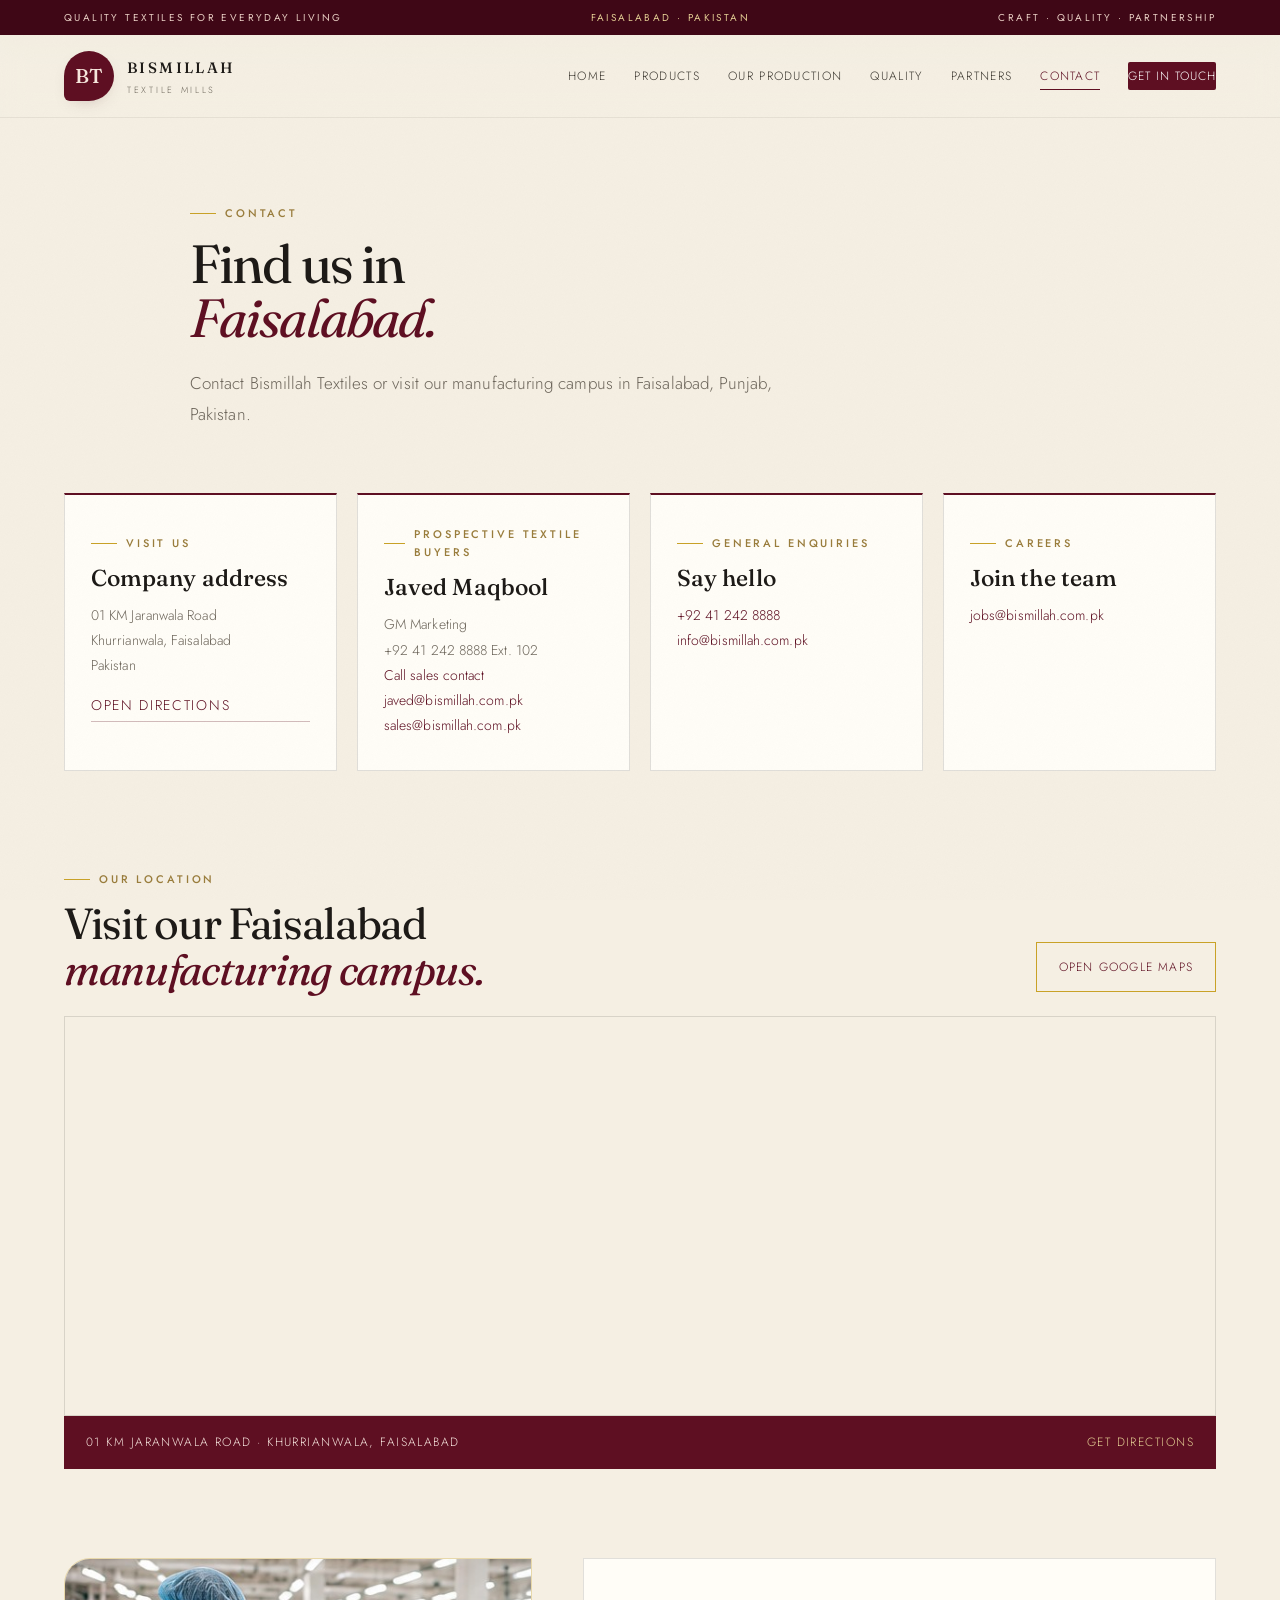
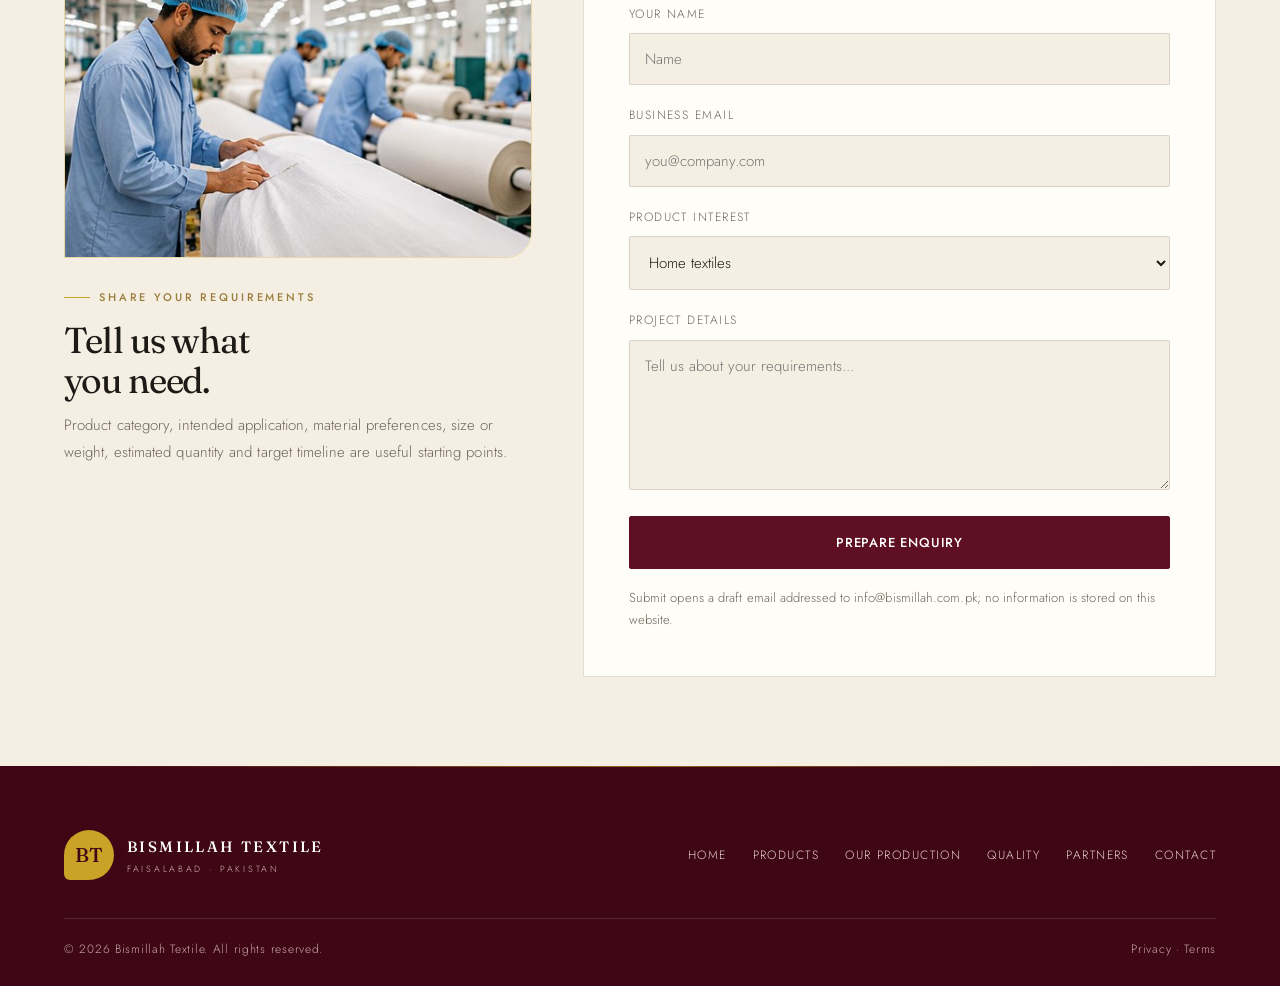
==== commit c3eea075: "Redesign website UI across all pages Introduce a cohesive editorial-luxury design system in styles.c" ====
--- a/contact.html
+++ b/contact.html
@@ -1,11 +1,112 @@
 <!doctype html>
 <html lang="en">
-<head><meta charset="utf-8"><meta name="viewport" content="width=device-width,initial-scale=1"><meta name="description" content="Contact Bismillah Textiles in Faisalabad, Pakistan."><title>Contact | Bismillah Textile</title><link rel="stylesheet" href="styles.css"><link rel="icon" href="assets/favicon.svg"></head>
-<body><div class="topbar"><span>QUALITY TEXTILES FOR EVERYDAY LIVING</span><span>FAISALABAD · PAKISTAN</span><span>CRAFT · QUALITY · PARTNERSHIP</span></div>
-<header class="header"><a class="brand" href="index.html"><span class="brandmark">BT</span><span><b>BISMILLAH</b><small>TEXTILE MILLS</small></span></a><button class="menu-toggle" aria-label="Open navigation" aria-expanded="false">☰</button><nav class="nav"><a href="index.html">Home</a><a href="products.html">Products</a><a href="manufacturing.html">Our Production</a><a href="manufacturing.html">Facilities</a><a href="partners.html">About Us</a><a class="active" href="contact.html">Contact</a><a href="contact.html" class="nav-cta">Get in Touch →</a></nav></header>
-<main>
-<section class="page-title container"><span class="eyebrow">CONTACT</span><h1>Find us in<br><em>Faisalabad.</em></h1><p>Contact Bismillah Textiles or visit our manufacturing campus in Faisalabad, Punjab, Pakistan.</p></section>
-<section class="section container contact-info-section"><div class="contact-cards"><article class="contact-card"><span class="eyebrow">VISIT US</span><h2>Company address</h2><p>01 KM Jaranwala Road<br>Khurrianwala, Faisalabad<br>Pakistan</p><a class="card-link" href="https://www.google.com/maps/search/?api=1&amp;query=Bismillah+Textiles+01+KM+Jaranwala+Road+Khurrianwala+Faisalabad+Pakistan" target="_blank" rel="noreferrer">Open directions ↗</a></article><article class="contact-card"><span class="eyebrow">PROSPECTIVE TEXTILE BUYERS</span><h2>Javed Maqbool</h2><p>GM Marketing<br>+92 41 242 8888 Ext. 102</p><a href="tel:+92412428888;ext=102">Call sales contact</a><a href="mailto:javed@bismillah.com.pk">javed@bismillah.com.pk</a><a href="mailto:sales@bismillah.com.pk">sales@bismillah.com.pk</a></article><article class="contact-card"><span class="eyebrow">GENERAL ENQUIRIES</span><h2>Say hello</h2><a href="tel:+92412428888">+92 41 242 8888</a><a href="mailto:info@bismillah.com.pk">info@bismillah.com.pk</a></article><article class="contact-card"><span class="eyebrow">CAREERS</span><h2>Join the team</h2><a href="mailto:jobs@bismillah.com.pk">jobs@bismillah.com.pk</a></article></div></section>
-<section class="map-section container"><div class="map-heading"><div><span class="eyebrow">OUR LOCATION</span><h2>Visit our Faisalabad<br><em>manufacturing campus.</em></h2></div><a class="outline-button" href="https://www.google.com/maps/search/?api=1&amp;query=Bismillah+Textiles+01+KM+Jaranwala+Road+Khurrianwala+Faisalabad+Pakistan" target="_blank" rel="noreferrer">Open Google Maps ↗</a></div><iframe class="map-embed" src="https://maps.google.com/maps?q=Bismillah+Textiles+%28PVT%29+Limited+Khurrianwala+Faisalabad+Pakistan&amp;output=embed" title="Interactive Google Map showing Bismillah Textiles in Faisalabad, Punjab, Pakistan" loading="lazy" allowfullscreen referrerpolicy="strict-origin-when-cross-origin"></iframe><div class="map-caption"><span>01 KM JARANWALA ROAD · KHURRIANWALA, FAISALABAD</span><a href="https://www.google.com/maps/search/?api=1&amp;query=Bismillah+Textiles+01+KM+Jaranwala+Road+Khurrianwala+Faisalabad+Pakistan" target="_blank" rel="noreferrer">Get directions →</a></div></section>
-<section class="section container"><div class="contact-layout"><div><img src="assets/factory-team.jpg" alt="Bismillah textile manufacturing facility" style="height:280px"><h2 style="font:30px var(--serif);margin-bottom:8px">Share your requirements.</h2><p style="color:var(--muted);font-size:12px">Product category, intended application, material preferences, size or weight, estimated quantity and target timeline are useful starting points.</p></div><form class="contact-form" id="contact-form"><label>Your name<input name="name" required placeholder="Name"></label><label>Business email<input type="email" name="email" required placeholder="you@company.com"></label><label>Product interest<select name="product"><option>Home textiles</option><option>Fabric</option><option>Hospitality linen</option><option>Towels</option><option>Apparel fabrics</option><option>Curtains & upholstery</option><option>Technical textiles</option><option>Other</option></select></label><label>Project details<textarea name="message" required placeholder="Tell us about your requirements..."></textarea></label><button class="button" type="submit">Prepare enquiry →</button><p class="notice" id="form-message">Submit opens a draft email addressed to info@bismillah.com.pk; no information is stored on this website.</p></form></div></section>
-</main><footer class="footer"><div class="footer-main"><a class="brand" href="index.html"><span class="brandmark">BT</span><span><b>BISMILLAH TEXTILE</b><small>FAISALABAD · PAKISTAN</small></span></a><nav class="footer-links"><a href="index.html">Home</a><a href="products.html">Products</a><a href="manufacturing.html">Our Production</a><a href="manufacturing.html">Facilities</a><a href="partners.html">About Us</a><a href="contact.html">Contact</a></nav></div><div class="footer-bottom"><span>© 2026 Bismillah Textile. All rights reserved.</span><span>Privacy · Terms</span></div></footer><script src="script.js"></script></body></html>
+<head>
+  <meta charset="utf-8">
+  <meta name="viewport" content="width=device-width,initial-scale=1">
+  <meta name="description" content="Contact Bismillah Textiles in Faisalabad, Pakistan.">
+  <title>Contact | Bismillah Textile</title>
+  <link rel="stylesheet" href="styles.css">
+  <link rel="icon" href="assets/favicon.svg">
+  <script>document.documentElement.classList.add("js");addEventListener("load",function(){setTimeout(function(){if(!document.querySelector(".reveal.in"))document.querySelectorAll(".reveal").forEach(function(e){e.classList.add("in")})},1200)})</script>
+</head>
+<body>
+  <div class="topbar"><span>Quality textiles for everyday living</span><span>Faisalabad · Pakistan</span><span>Craft · Quality · Partnership</span></div>
+  <header class="header">
+    <a class="brand" href="index.html"><span class="brandmark">BT</span><span><b>BISMILLAH</b><small>TEXTILE MILLS</small></span></a>
+    <button class="menu-toggle" aria-label="Open navigation" aria-expanded="false">☰</button>
+    <nav class="nav"><a href="index.html">Home</a><a href="products.html">Products</a><a href="manufacturing.html">Our Production</a><a href="quality.html">Quality</a><a href="partners.html">Partners</a><a class="active" href="contact.html">Contact</a><a href="contact.html" class="nav-cta">Get in touch</a></nav>
+  </header>
+
+  <main>
+    <section class="page-title container">
+      <span class="eyebrow reveal">Contact</span>
+      <h1 class="reveal">Find us in<br><em>Faisalabad.</em></h1>
+      <p class="reveal">Contact Bismillah Textiles or visit our manufacturing campus in Faisalabad, Punjab, Pakistan.</p>
+    </section>
+
+    <section class="section container" style="padding-top:clamp(34px,4vw,52px)">
+      <div class="contact-cards">
+        <article class="contact-card reveal">
+          <span class="eyebrow">Visit us</span>
+          <h2>Company address</h2>
+          <p>01 KM Jaranwala Road<br>Khurrianwala, Faisalabad<br>Pakistan</p>
+          <a class="card-link" href="https://www.google.com/maps/search/?api=1&amp;query=Bismillah+Textiles+01+KM+Jaranwala+Road+Khurrianwala+Faisalabad+Pakistan" target="_blank" rel="noreferrer">Open directions</a>
+        </article>
+        <article class="contact-card reveal">
+          <span class="eyebrow">Prospective textile buyers</span>
+          <h2>Javed Maqbool</h2>
+          <p>GM Marketing<br>+92 41 242 8888 Ext. 102</p>
+          <a href="tel:+92412428888;ext=102">Call sales contact</a>
+          <a href="mailto:javed@bismillah.com.pk">javed@bismillah.com.pk</a>
+          <a href="mailto:sales@bismillah.com.pk">sales@bismillah.com.pk</a>
+        </article>
+        <article class="contact-card reveal">
+          <span class="eyebrow">General enquiries</span>
+          <h2>Say hello</h2>
+          <a href="tel:+92412428888">+92 41 242 8888</a>
+          <a href="mailto:info@bismillah.com.pk">info@bismillah.com.pk</a>
+        </article>
+        <article class="contact-card reveal">
+          <span class="eyebrow">Careers</span>
+          <h2>Join the team</h2>
+          <a href="mailto:jobs@bismillah.com.pk">jobs@bismillah.com.pk</a>
+        </article>
+      </div>
+    </section>
+
+    <section class="section container" style="padding-top:0">
+      <div class="map-heading reveal">
+        <div>
+          <span class="eyebrow">Our location</span>
+          <h2>Visit our Faisalabad<br><em>manufacturing campus.</em></h2>
+        </div>
+        <a class="outline-button" href="https://www.google.com/maps/search/?api=1&amp;query=Bismillah+Textiles+01+KM+Jaranwala+Road+Khurrianwala+Faisalabad+Pakistan" target="_blank" rel="noreferrer">Open Google Maps</a>
+      </div>
+      <iframe class="map-embed" src="https://maps.google.com/maps?q=Bismillah+Textiles+%28PVT%29+Limited+Khurrianwala+Faisalabad+Pakistan&amp;output=embed" title="Interactive Google Map showing Bismillah Textiles in Faisalabad, Punjab, Pakistan" loading="lazy" allowfullscreen referrerpolicy="strict-origin-when-cross-origin"></iframe>
+      <div class="map-caption">
+        <span>01 KM Jaranwala Road · Khurrianwala, Faisalabad</span>
+        <a href="https://www.google.com/maps/search/?api=1&amp;query=Bismillah+Textiles+01+KM+Jaranwala+Road+Khurrianwala+Faisalabad+Pakistan" target="_blank" rel="noreferrer">Get directions</a>
+      </div>
+    </section>
+
+    <section class="section container" style="padding-top:0">
+      <div class="contact-layout">
+        <div class="reveal">
+          <img src="assets/factory-team.jpg" alt="Bismillah textile manufacturing facility" style="height:300px;border-radius:var(--radius-lg) 0 var(--radius-lg) 0;border:1px solid rgba(201,162,39,.3)">
+          <span class="eyebrow" style="margin-top:30px">Share your requirements</span>
+          <h2 style="font-family:var(--serif);font-weight:400;font-size:clamp(26px,3vw,36px);line-height:1.1;letter-spacing:-.03em;margin:14px 0 12px">Tell us what<br>you need.</h2>
+          <p style="color:var(--muted);font-size:15px;line-height:1.8">Product category, intended application, material preferences, size or weight, estimated quantity and target timeline are useful starting points.</p>
+        </div>
+        <form class="contact-form reveal" id="contact-form">
+          <label>Your name<input name="name" required placeholder="Name"></label>
+          <label>Business email<input type="email" name="email" required placeholder="you@company.com"></label>
+          <label>Product interest
+            <select name="product">
+              <option>Home textiles</option>
+              <option>Fabric</option>
+              <option>Hospitality linen</option>
+              <option>Towels</option>
+              <option>Apparel fabrics</option>
+              <option>Curtains &amp; upholstery</option>
+              <option>Technical textiles</option>
+              <option>Other</option>
+            </select>
+          </label>
+          <label>Project details<textarea name="message" required placeholder="Tell us about your requirements..."></textarea></label>
+          <button class="button" type="submit">Prepare enquiry</button>
+          <p class="notice" id="form-message">Submit opens a draft email addressed to info@bismillah.com.pk; no information is stored on this website.</p>
+        </form>
+      </div>
+    </section>
+  </main>
+
+  <footer class="footer">
+    <div class="footer-main">
+      <a class="brand" href="index.html"><span class="brandmark">BT</span><span><b>BISMILLAH TEXTILE</b><small>FAISALABAD · PAKISTAN</small></span></a>
+      <nav class="footer-links"><a href="index.html">Home</a><a href="products.html">Products</a><a href="manufacturing.html">Our Production</a><a href="quality.html">Quality</a><a href="partners.html">Partners</a><a href="contact.html">Contact</a></nav>
+    </div>
+    <div class="footer-bottom"><span>© 2026 Bismillah Textile. All rights reserved.</span><span>Privacy · Terms</span></div>
+  </footer>
+  <script src="script.js"></script>
+</body>
+</html>
--- a/styles.css
+++ b/styles.css
@@ -1,5 +1,675 @@
-
-/* Live-demo proportion tuning and contact map */
-.demo-image-hero{height:300px;border-radius:82px 0 82px 0}.demo-image-hero img{object-position:center 42%}.demo-side-image{height:145px;border-radius:0 0 12px 12px}.demo-card{min-height:188px;padding:17px 15px 16px}.demo-card p{min-height:42px}.demo-image-production{height:250px;border-radius:82px 0 82px 0}.range-card img{height:165px}.range-card{padding-bottom:14px}.about-panel img{min-height:270px}.facility-panel img{height:100px}.contact-info-section{padding-top:10px}.contact-cards{display:grid;grid-template-columns:repeat(4,1fr);gap:14px}.contact-card{background:#fffdf8;border:1px solid var(--line);padding:20px 17px;min-height:180px}.contact-card h2{font:500 21px/1.15 var(--serif);margin:9px 0}.contact-card p,.contact-card a{font-size:11px;color:var(--muted);line-height:1.7}.contact-card a{display:block;color:var(--wine);word-break:break-word}.contact-card .card-link{display:inline-block}.map-section{padding:10px 0 58px}.map-heading{display:flex;justify-content:space-between;align-items:end;gap:25px;margin-bottom:20px}.map-heading h2{font:500 36px/1.1 var(--serif);margin:8px 0}.map-heading h2 em{color:var(--wine);font-weight:500}.outline-button{border:1px solid var(--gold);color:var(--wine);padding:10px 15px;font-size:10px;white-space:nowrap}.map-embed{display:block;width:100%;height:330px;border:1px solid var(--line);filter:saturate(.82)}.map-caption{display:flex;justify-content:space-between;gap:15px;background:var(--wine);color:#f8e8e2;padding:12px 17px;font-size:9px;letter-spacing:.08em}.map-caption a{color:#f8dca7}.contact-layout img{object-position:center}.contact-layout .contact-form{min-height:100%}
-@media(max-width:800px){.contact-cards{grid-template-columns:repeat(2,1fr)}.map-heading{display:block}.map-heading .outline-button{display:inline-block;margin-top:8px}.map-embed{height:280px}.map-caption{display:block;line-height:1.8}.map-caption a{display:block}.demo-image-hero{height:270px}.demo-side-image{height:200px}.demo-image-production{height:230px}}
-@media(max-width:480px){.contact-cards{grid-template-columns:1fr}.contact-card{min-height:0}.map-heading h2{font-size:30px}.map-embed{height:240px}.demo-image-hero{height:245px}.demo-card{min-height:0}.range-card img{height:200px}}
+@import url('https://fonts.googleapis.com/css2?family=Fraunces:ital,opsz,wght@0,9..144,400;0,9..144,500;0,9..144,600;1,9..144,400;1,9..144,500&family=Jost:wght@300;400;500;600&display=swap');
+
+/* ============================================================
+   Bismillah Textile — design system
+   Editorial-luxury textile aesthetic: deep wine, warm cream,
+   antique gold, large characterful serif, quiet geometric sans.
+   ============================================================ */
+
+:root{
+  --cream:#f5efe3;
+  --cream-2:#efe7d8;
+  --paper:#fffdf7;
+  --ink:#1d1a17;
+  --ink-soft:#3c3730;
+  --muted:#6d665b;
+  --wine:#5e0f22;
+  --wine-2:#7d1630;
+  --wine-deep:#3f0716;
+  --gold:#c9a227;
+  --gold-soft:#e3cd93;
+  --line:rgba(29,26,23,.13);
+  --line-soft:rgba(29,26,23,.07);
+  --shadow-sm:0 6px 18px -10px rgba(63,7,22,.35);
+  --shadow-md:0 22px 48px -28px rgba(63,7,22,.55);
+  --shadow-lg:0 40px 80px -40px rgba(63,7,22,.6);
+  --radius:2px;
+  --radius-lg:26px;
+  --ease:cubic-bezier(.22,.61,.36,1);
+  --serif:'Fraunces','Playfair Display',Georgia,serif;
+  --sans:'Jost','DM Sans',system-ui,sans-serif;
+  --wrap:1180px;
+}
+
+*,*::before,*::after{box-sizing:border-box}
+
+html{scroll-behavior:smooth;-webkit-text-size-adjust:100%}
+
+body{
+  margin:0;
+  background:var(--cream);
+  color:var(--ink);
+  font-family:var(--sans);
+  font-size:16px;
+  font-weight:300;
+  line-height:1.7;
+  letter-spacing:.005em;
+  overflow-x:hidden;
+  position:relative;
+}
+
+/* Fine paper grain over the whole site */
+body::after{
+  content:"";
+  position:fixed;
+  inset:0;
+  z-index:9999;
+  pointer-events:none;
+  opacity:.5;
+  mix-blend-mode:multiply;
+  background-image:url("data:image/svg+xml,%3Csvg xmlns='http://www.w3.org/2000/svg' width='160' height='160'%3E%3Cfilter id='n'%3E%3CfeTurbulence type='fractalNoise' baseFrequency='.9' numOctaves='3' stitchTiles='stitch'/%3E%3CfeColorMatrix type='saturate' values='0'/%3E%3C/filter%3E%3Crect width='160' height='160' filter='url(%23n)' opacity='.055'/%3E%3C/svg%3E");
+}
+
+img{display:block;width:100%;object-fit:cover}
+a{color:inherit;text-decoration:none}
+h1,h2,h3,h4,p,figure,ul{margin:0}
+ul{padding:0;list-style:none}
+button{font-family:inherit}
+::selection{background:var(--wine);color:#fff}
+
+.container{width:min(var(--wrap),90vw);margin-inline:auto}
+.eyebrow{
+  display:inline-flex;
+  align-items:center;
+  gap:9px;
+  font-family:var(--sans);
+  font-size:11px;
+  font-weight:500;
+  letter-spacing:.26em;
+  text-transform:uppercase;
+  color:#9a7d3c;
+}
+.eyebrow::before{
+  content:"";
+  width:26px;
+  height:1px;
+  background:var(--gold);
+  display:inline-block;
+}
+.eyebrow.light{color:var(--gold-soft)}
+
+/* ---------- Buttons ---------- */
+.button{
+  --bg:var(--wine);
+  position:relative;
+  display:inline-flex;
+  align-items:center;
+  gap:11px;
+  background:var(--bg);
+  color:#fff;
+  padding:16px 26px;
+  font-size:13px;
+  font-weight:500;
+  letter-spacing:.06em;
+  text-transform:uppercase;
+  border:1px solid var(--bg);
+  border-radius:var(--radius);
+  overflow:hidden;
+  cursor:pointer;
+  transition:color .4s var(--ease),border-color .4s var(--ease);
+}
+.button::before{
+  content:"";
+  position:absolute;
+  inset:0;
+  background:var(--ink);
+  transform:translateY(101%);
+  transition:transform .45s var(--ease);
+  z-index:0;
+}
+.button>*{position:relative;z-index:1}
+.button:hover{color:#fff;border-color:var(--ink)}
+.button:hover::before{transform:translateY(0)}
+.button-light{--bg:transparent;border-color:rgba(227,205,147,.55);color:var(--gold-soft)}
+.button-light:hover{border-color:var(--gold-soft)}
+.button-light::before{background:var(--gold-soft)}
+.button-light:hover{color:var(--wine-deep)}
+
+.underlink{
+  display:inline-flex;
+  align-items:center;
+  gap:8px;
+  font-size:13px;
+  letter-spacing:.04em;
+  padding-bottom:5px;
+  border-bottom:1px solid var(--line);
+  transition:border-color .3s,color .3s,gap .3s;
+}
+.underlink:hover{border-color:var(--wine);color:var(--wine);gap:13px}
+
+/* ---------- Top bar ---------- */
+.topbar{
+  background:var(--wine-deep);
+  color:#e9cfc4;
+  display:flex;
+  align-items:center;
+  justify-content:space-between;
+  gap:20px;
+  padding:9px 5%;
+  font-size:10px;
+  font-weight:400;
+  letter-spacing:.24em;
+  text-transform:uppercase;
+}
+.topbar span{white-space:nowrap}
+.topbar span:nth-child(2){color:var(--gold-soft)}
+
+/* ---------- Header ---------- */
+.header{
+  position:sticky;
+  top:0;
+  z-index:60;
+  background:rgba(245,239,227,.82);
+  backdrop-filter:blur(14px) saturate(1.2);
+  border-bottom:1px solid var(--line-soft);
+  display:flex;
+  align-items:center;
+  justify-content:space-between;
+  gap:24px;
+  padding:16px 5%;
+  transition:padding .35s var(--ease),background .35s,box-shadow .35s;
+}
+.header.scrolled{padding:10px 5%;background:rgba(255,253,247,.94);box-shadow:0 14px 30px -28px rgba(63,7,22,.6)}
+.brand{display:flex;align-items:center;gap:13px}
+.brandmark{
+  width:50px;height:50px;
+  display:grid;place-items:center;
+  background:var(--wine);
+  color:#f7e7dd;
+  font-family:var(--serif);
+  font-size:20px;
+  font-weight:500;
+  border-radius:50% 50% 50% 6px;
+  box-shadow:var(--shadow-sm);
+  transition:border-radius .5s var(--ease),transform .5s var(--ease);
+}
+.brand:hover .brandmark{border-radius:6px 50% 50% 50%;transform:rotate(-4deg)}
+.brand b{display:block;font-family:var(--serif);font-size:15px;font-weight:500;letter-spacing:.16em}
+.brand small{display:block;font-size:9px;letter-spacing:.3em;color:var(--muted);margin-top:2px}
+
+.nav{display:flex;align-items:center;gap:28px;font-size:12px;letter-spacing:.11em;text-transform:uppercase}
+.nav a{position:relative;padding:4px 0;color:var(--ink-soft);transition:color .3s}
+.nav a::after{
+  content:"";position:absolute;left:0;bottom:0;height:1px;width:100%;
+  background:var(--wine);transform:scaleX(0);transform-origin:right;
+  transition:transform .4s var(--ease);
+}
+.nav a:hover,.nav a.active{color:var(--wine)}
+.nav a:hover::after,.nav a.active::after{transform:scaleX(1);transform-origin:left}
+.nav-cta{
+  background:var(--wine);color:#fff!important;
+  padding:12px 20px;
+  border-radius:var(--radius);
+  letter-spacing:.08em;
+  transition:background .3s,transform .3s;
+}
+.nav-cta::after{display:none}
+.nav-cta:hover{background:var(--ink);transform:translateY(-2px)}
+
+.menu-toggle{
+  display:none;
+  background:none;border:0;cursor:pointer;
+  width:44px;height:44px;
+  color:var(--wine);
+  font-size:22px;line-height:1;
+}
+
+/* ---------- Reveal animation (JS-enhanced only) ---------- */
+html.js .reveal{opacity:0;transform:translateY(26px);transition:opacity .9s var(--ease),transform .9s var(--ease)}
+html.js .reveal.in{opacity:1;transform:none}
+@media(prefers-reduced-motion:reduce){
+  html.js .reveal{opacity:1;transform:none;transition:none}
+  html{scroll-behavior:auto}
+}
+
+/* ---------- Hero ---------- */
+.hero{
+  position:relative;
+  display:grid;
+  grid-template-columns:1.02fr .98fr;
+  gap:clamp(30px,5vw,72px);
+  align-items:center;
+  padding:clamp(46px,7vw,88px) 0 clamp(52px,7vw,86px);
+}
+.hero-copy h1{
+  font-family:var(--serif);
+  font-weight:400;
+  font-size:clamp(46px,6.4vw,88px);
+  line-height:.98;
+  letter-spacing:-.035em;
+  margin:20px 0 24px;
+}
+.hero-copy h1 em{font-style:italic;color:var(--wine);font-weight:400}
+.hero-copy p{max-width:44ch;color:var(--muted);font-size:17px;line-height:1.75}
+.button-row{display:flex;align-items:center;gap:24px;margin-top:34px;flex-wrap:wrap}
+.hero-note{display:flex;align-items:center;gap:10px;font-size:12px;letter-spacing:.05em;color:var(--muted);margin-top:30px}
+.dot{width:7px;height:7px;border-radius:50%;background:#5f8266;box-shadow:0 0 0 4px rgba(95,130,102,.18)}
+
+.hero-visual{position:relative}
+.hero-visual img{
+  height:clamp(340px,44vw,520px);
+  border-radius:var(--radius-lg) 0 var(--radius-lg) 0;
+  border:1px solid rgba(201,162,39,.35);
+  object-position:center 40%;
+}
+.hero-visual::before{
+  content:"";
+  position:absolute;
+  inset:22px -22px -22px 22px;
+  border:1px solid var(--gold);
+  border-radius:0 var(--radius-lg) 0 var(--radius-lg);
+  z-index:-1;
+}
+.hero-badge{
+  position:absolute;
+  left:-6px;bottom:34px;
+  background:var(--wine);
+  color:#fff;
+  padding:18px 22px;
+  border-radius:var(--radius);
+  box-shadow:var(--shadow-md);
+  max-width:220px;
+}
+.hero-badge b{display:block;font-family:var(--serif);font-size:34px;font-weight:500;line-height:1}
+.hero-badge span{font-size:11px;letter-spacing:.16em;text-transform:uppercase;color:#e9cfc4}
+
+/* ---------- Ticker ---------- */
+.ticker{
+  border-block:1px solid var(--line);
+  background:var(--cream-2);
+  overflow:hidden;
+  padding:16px 0;
+  display:flex;
+}
+.ticker-track{display:flex;gap:46px;white-space:nowrap;animation:slide 34s linear infinite;padding-right:46px}
+.ticker span{
+  font-family:var(--serif);
+  font-size:15px;
+  font-style:italic;
+  color:var(--ink-soft);
+  display:flex;align-items:center;gap:46px;
+}
+.ticker span::after{content:"✦";color:var(--gold);font-style:normal;font-size:11px}
+@keyframes slide{to{transform:translateX(-50%)}}
+
+/* ---------- Section scaffolding ---------- */
+.section{padding:clamp(56px,7vw,104px) 0}
+.section-heading{
+  display:grid;
+  grid-template-columns:1.05fr .95fr;
+  gap:clamp(24px,4vw,58px);
+  align-items:end;
+  margin-bottom:clamp(30px,4vw,52px);
+}
+.section-heading h2,.range-heading h2,.page-hero h1,.page-title h1{
+  font-family:var(--serif);
+  font-weight:400;
+  font-size:clamp(34px,4.2vw,58px);
+  line-height:1.02;
+  letter-spacing:-.035em;
+  margin:14px 0 0;
+}
+.section-heading h2 em,.range-heading h2 em,.page-hero h1 em,.page-title h1 em,.split-panel h2 em{font-style:italic;color:var(--wine);font-weight:400}
+.section-heading p{color:var(--muted);font-size:16px;line-height:1.8;max-width:52ch}
+
+/* ---------- Cards ---------- */
+.cards{display:grid;gap:20px}
+.cards.three{grid-template-columns:repeat(3,1fr)}
+.cards.four{grid-template-columns:repeat(4,1fr)}
+
+.product-card{
+  position:relative;
+  display:block;
+  background:var(--paper);
+  border:1px solid var(--line);
+  border-radius:var(--radius);
+  overflow:hidden;
+  transition:transform .5s var(--ease),box-shadow .5s var(--ease),border-color .5s;
+}
+.product-card:hover{transform:translateY(-8px);box-shadow:var(--shadow-md);border-color:rgba(201,162,39,.5)}
+.product-card img{height:210px;transition:transform 1.1s var(--ease);filter:saturate(.94)}
+.product-card:hover img{transform:scale(1.06)}
+.product-card>div{padding:24px 22px 26px}
+.card-kicker{font-size:10px;letter-spacing:.22em;text-transform:uppercase;color:#9a7d3c}
+.product-card h3{font-family:var(--serif);font-weight:500;font-size:23px;line-height:1.15;margin:9px 0 10px}
+.product-card p{font-size:14px;color:var(--muted);line-height:1.7}
+.card-link{
+  display:inline-flex;align-items:center;gap:7px;
+  margin-top:14px;font-size:12px;letter-spacing:.12em;text-transform:uppercase;color:var(--wine);
+  border-bottom:1px solid rgba(94,15,34,.28);padding-bottom:3px;
+  transition:gap .3s var(--ease),border-color .3s;
+}
+.product-card:hover .card-link,.range-card:hover .card-link{gap:13px;border-color:var(--wine)}
+
+/* ---------- Feature band ---------- */
+.feature-band{
+  display:grid;
+  grid-template-columns:1.05fr .95fr;
+  background:var(--wine-deep);
+  color:#fff;
+  border-radius:var(--radius-lg) 0 var(--radius-lg) 0;
+  overflow:hidden;
+}
+.feature-band .feature-art{position:relative;min-height:400px}
+.feature-band .feature-art img{position:absolute;inset:0;height:100%}
+.feature-copy{padding:clamp(34px,5vw,72px);align-self:center}
+.feature-copy h2{font-family:var(--serif);font-weight:400;font-size:clamp(28px,3.4vw,44px);line-height:1.05;letter-spacing:-.03em;margin:16px 0 18px}
+.feature-copy h2 em{font-style:italic;color:var(--gold-soft)}
+.feature-copy p{color:#d9c8c2;font-size:15px;line-height:1.8;max-width:46ch;margin-bottom:28px}
+
+/* ---------- Stats / trust ---------- */
+.stats{
+  display:grid;
+  grid-template-columns:repeat(4,1fr);
+  border:1px solid var(--line);
+  border-radius:var(--radius);
+  background:var(--paper);
+  overflow:hidden;
+}
+.stats div{padding:30px 26px;border-right:1px solid var(--line);transition:background .4s}
+.stats div:last-child{border-right:0}
+.stats div:hover{background:var(--cream-2)}
+.stats b{display:block;font-family:var(--serif);font-weight:500;font-size:clamp(30px,3.4vw,46px);line-height:1;color:var(--wine)}
+.stats span{display:block;margin-top:10px;font-size:12px;letter-spacing:.14em;text-transform:uppercase;color:var(--muted)}
+
+/* ---------- Split panels ---------- */
+.split{display:grid;grid-template-columns:1fr 1fr;border-radius:var(--radius);overflow:hidden}
+.split-panel{background:var(--wine);color:#fff;display:grid;grid-template-columns:1.05fr .95fr}
+.split-panel>div{padding:clamp(32px,4.5vw,60px)}
+.split-panel h2{font-family:var(--serif);font-weight:400;font-size:clamp(26px,3vw,38px);line-height:1.08;letter-spacing:-.03em;margin:14px 0 18px}
+.split-panel p{color:#e4d3cd;font-size:15px;line-height:1.8}
+.split-panel img{height:100%;min-height:320px}
+.facility-panel{background:var(--cream-2);padding:clamp(32px,4.5vw,60px);display:flex;flex-direction:column;justify-content:center}
+.facility-panel h2{font-family:var(--serif);font-weight:400;font-size:clamp(26px,3vw,38px);line-height:1.08;letter-spacing:-.03em;margin:14px 0 18px}
+.facility-panel h2 em{font-style:italic;color:var(--wine)}
+.facility-panel p{color:var(--muted);font-size:15px;line-height:1.8;margin-bottom:24px}
+.facility-panel img{height:190px;margin-top:28px;border-radius:0 0 var(--radius-lg) 0}
+
+.outline-button{
+  display:inline-flex;align-items:center;gap:10px;
+  border:1px solid var(--gold);
+  color:var(--wine);
+  padding:14px 22px;
+  font-size:12px;letter-spacing:.1em;text-transform:uppercase;
+  transition:background .35s var(--ease),color .35s;
+}
+.outline-button:hover{background:var(--gold);color:#fff}
+
+/* ---------- Page hero / title ---------- */
+.page-hero{
+  display:grid;
+  grid-template-columns:1.02fr .98fr;
+  gap:clamp(30px,5vw,72px);
+  align-items:center;
+  padding:clamp(44px,6vw,80px) 0 clamp(40px,5vw,64px);
+}
+.page-hero p{color:var(--muted);font-size:17px;line-height:1.8;max-width:52ch;margin-top:22px}
+.page-hero .button{margin-top:28px}
+.page-hero img{
+  height:clamp(300px,38vw,460px);
+  border-radius:var(--radius-lg) 0 var(--radius-lg) 0;
+  border:1px solid rgba(201,162,39,.35);
+}
+.page-title{padding:clamp(44px,6vw,78px) 0 12px;max-width:900px}
+.page-title p{color:var(--muted);font-size:17px;line-height:1.8;margin-top:22px;max-width:60ch}
+
+/* ---------- Process steps ---------- */
+.process-grid{display:grid;grid-template-columns:repeat(4,1fr);border-top:1px solid var(--line);margin-top:clamp(30px,4vw,54px)}
+.process-card{padding:32px 24px 32px 0;border-right:1px solid var(--line);transition:padding-left .45s var(--ease)}
+.process-card:last-child{border-right:0}
+.process-card:hover{padding-left:14px}
+.process-icon{
+  display:grid;place-items:center;
+  width:48px;height:48px;
+  border:1px solid var(--gold);
+  border-radius:50%;
+  color:var(--wine);
+  font-family:var(--serif);
+  font-size:15px;
+  transition:background .4s,color .4s;
+}
+.process-card:hover .process-icon{background:var(--wine);color:#fff;border-color:var(--wine)}
+.process-card b{display:block;font-family:var(--serif);font-weight:500;font-size:19px;margin-top:18px}
+.process-card small{display:block;color:var(--muted);font-size:13px;margin-top:4px}
+
+/* ---------- Range ---------- */
+.range-heading{display:grid;grid-template-columns:1fr 1fr;gap:clamp(24px,4vw,58px);align-items:end;margin-bottom:30px}
+.range-heading p{color:var(--muted);font-size:16px;line-height:1.8;max-width:52ch}
+.range-tabs{display:flex;align-items:center;gap:24px;flex-wrap:wrap;border-bottom:1px solid var(--line);padding-bottom:16px;margin-bottom:26px}
+.range-tabs a{font-size:12px;letter-spacing:.14em;text-transform:uppercase;color:var(--muted);transition:color .3s}
+.range-tabs a:hover{color:var(--wine)}
+.range-tabs a.active{background:var(--wine);color:#fff;padding:9px 18px}
+.range-tabs .range-all{margin-left:auto;color:var(--wine);border-bottom:1px solid rgba(94,15,34,.3);padding-bottom:3px}
+.range-grid{display:grid;grid-template-columns:repeat(3,1fr);gap:20px}
+.range-card{
+  display:block;
+  background:var(--paper);
+  border:1px solid var(--line);
+  overflow:hidden;
+  transition:transform .5s var(--ease),box-shadow .5s var(--ease),border-color .5s;
+}
+.range-card:hover{transform:translateY(-8px);box-shadow:var(--shadow-md);border-color:rgba(201,162,39,.5)}
+.range-card img{height:230px;transition:transform 1.1s var(--ease)}
+.range-card:hover img{transform:scale(1.06)}
+.range-card small{display:block;font-size:10px;letter-spacing:.22em;text-transform:uppercase;color:#9a7d3c;margin:20px 22px 0}
+.range-card h3{font-family:var(--serif);font-weight:500;font-size:22px;line-height:1.15;margin:7px 22px 6px}
+.range-card p{font-size:14px;color:var(--muted);line-height:1.7;margin:0 22px}
+.range-card .card-link{margin:14px 22px 22px}
+
+/* ---------- Icon grid ---------- */
+.icon-grid{display:grid;grid-template-columns:repeat(4,1fr);gap:20px;margin-top:clamp(28px,3.5vw,44px)}
+.icon-grid article{
+  background:var(--paper);
+  border:1px solid var(--line);
+  border-top:2px solid var(--gold);
+  padding:28px 24px 30px;
+  transition:transform .45s var(--ease),box-shadow .45s var(--ease);
+}
+.icon-grid article:hover{transform:translateY(-6px);box-shadow:var(--shadow-sm)}
+.icon-grid h3{font-family:var(--serif);font-weight:500;font-size:21px;line-height:1.2;margin:12px 0 10px;overflow-wrap:anywhere}
+.icon-grid p{font-size:14px;color:var(--muted);line-height:1.7}
+.icon-grid.two{grid-template-columns:1fr 1fr}
+.icon-grid.two h3{font-size:18px;line-height:1.5;color:var(--ink-soft)}
+
+/* ---------- Two column ---------- */
+.two-col{display:grid;grid-template-columns:1fr 1fr;gap:clamp(24px,4vw,52px);align-items:center}
+.two-col img{height:clamp(320px,40vw,480px);border-radius:var(--radius-lg) 0 var(--radius-lg) 0;border:1px solid rgba(201,162,39,.3)}
+.content-panel{background:var(--paper);border:1px solid var(--line);border-left:3px solid var(--wine);padding:clamp(28px,3.5vw,46px)}
+.content-panel h2{font-family:var(--serif);font-weight:400;font-size:clamp(26px,3vw,36px);line-height:1.1;letter-spacing:-.03em;margin:12px 0 16px}
+.content-panel p,.content-panel li{font-size:15px;color:var(--muted);line-height:1.8}
+.content-panel ul{margin-top:18px;display:grid;gap:11px}
+.content-panel li{position:relative;padding-left:22px}
+.content-panel li::before{content:"—";position:absolute;left:0;color:var(--gold)}
+
+/* ---------- Contact ---------- */
+.contact-cards{display:grid;grid-template-columns:repeat(4,1fr);gap:20px}
+.contact-card{
+  background:var(--paper);
+  border:1px solid var(--line);
+  border-top:2px solid var(--wine);
+  padding:30px 26px 32px;
+  transition:transform .45s var(--ease),box-shadow .45s var(--ease);
+}
+.contact-card:hover{transform:translateY(-6px);box-shadow:var(--shadow-sm)}
+.contact-card h2{font-family:var(--serif);font-weight:500;font-size:23px;line-height:1.15;margin:12px 0 12px}
+.contact-card p,.contact-card a{font-size:14px;color:var(--muted);line-height:1.8}
+.contact-card a{display:block;color:var(--wine);word-break:break-word;transition:opacity .3s}
+.contact-card a:hover{opacity:.7}
+
+.map-heading{display:grid;grid-template-columns:1fr auto;gap:26px;align-items:end;margin-bottom:24px}
+.map-heading h2{font-family:var(--serif);font-weight:400;font-size:clamp(28px,3.4vw,44px);line-height:1.05;letter-spacing:-.03em;margin-top:12px}
+.map-heading h2 em{font-style:italic;color:var(--wine)}
+.map-embed{display:block;width:100%;height:400px;border:1px solid var(--line);filter:saturate(.85) contrast(1.02)}
+.map-caption{
+  display:flex;justify-content:space-between;gap:16px;
+  background:var(--wine);color:#f6e4dd;
+  padding:16px 22px;font-size:12px;letter-spacing:.12em;text-transform:uppercase;
+}
+.map-caption a{color:var(--gold-soft);transition:opacity .3s}
+.map-caption a:hover{opacity:.75}
+
+.contact-layout{display:grid;grid-template-columns:.85fr 1.15fr;gap:clamp(24px,4vw,52px);align-items:start}
+.contact-form{background:var(--paper);border:1px solid var(--line);padding:clamp(28px,3.5vw,46px)}
+.contact-form label{display:block;font-size:12px;letter-spacing:.12em;text-transform:uppercase;color:var(--muted);margin-bottom:20px}
+.contact-form input,.contact-form textarea,.contact-form select{
+  display:block;width:100%;
+  margin-top:9px;
+  padding:14px 15px;
+  border:1px solid var(--line);
+  background:var(--cream);
+  font-family:var(--sans);
+  font-size:15px;font-weight:300;
+  color:var(--ink);
+  border-radius:var(--radius);
+  transition:border-color .3s,background .3s;
+}
+.contact-form input:focus,.contact-form textarea:focus,.contact-form select:focus{
+  outline:none;border-color:var(--wine);background:#fff;
+}
+.contact-form textarea{min-height:150px;resize:vertical}
+.contact-form .button{margin-top:6px;width:100%;justify-content:center}
+.notice{font-size:13px;color:var(--muted);margin-top:18px;line-height:1.7}
+
+/* ---------- Filter ---------- */
+.filter-row{display:flex;gap:12px;flex-wrap:wrap;margin-bottom:34px;border-bottom:1px solid var(--line);padding-bottom:22px}
+.filter-row button{
+  border:1px solid var(--line);
+  background:transparent;
+  padding:12px 20px;
+  font-size:12px;letter-spacing:.12em;text-transform:uppercase;
+  color:var(--muted);
+  cursor:pointer;
+  border-radius:var(--radius);
+  transition:background .3s,color .3s,border-color .3s,transform .3s;
+}
+.filter-row button:hover{border-color:var(--wine);color:var(--wine);transform:translateY(-2px)}
+.filter-row button.active{background:var(--wine);border-color:var(--wine);color:#fff}
+.product-grid{display:grid;grid-template-columns:repeat(4,1fr);gap:20px}
+
+/* ---------- Contact banner ---------- */
+.contact-banner{
+  display:flex;align-items:center;justify-content:space-between;gap:30px;flex-wrap:wrap;
+  background:var(--wine-deep);
+  color:#fff;
+  border-radius:var(--radius-lg) 0 var(--radius-lg) 0;
+  padding:clamp(32px,4vw,52px);
+  margin-top:clamp(40px,5vw,72px);
+}
+.contact-banner h2{font-family:var(--serif);font-weight:400;font-size:clamp(26px,3vw,40px);line-height:1.08;letter-spacing:-.03em}
+.contact-banner p{color:#d9c8c2;font-size:15px;margin-top:10px;max-width:46ch}
+
+/* ---------- Partners ---------- */
+.partner-names{
+  display:grid;grid-template-columns:repeat(6,1fr);
+  border:1px solid var(--line);
+  background:var(--paper);
+  margin-top:28px;
+}
+.partner-names span{
+  display:grid;place-items:center;
+  min-height:100px;
+  border-right:1px solid var(--line);
+  border-bottom:1px solid var(--line);
+  font-family:var(--serif);font-weight:500;font-size:21px;color:var(--ink-soft);
+  transition:background .35s,color .35s;
+}
+.partner-names span:hover{background:var(--wine);color:#fff}
+.partner-names span:nth-child(6n){border-right:0}
+.partner-names span:nth-last-child(-n+6){border-bottom:0}
+
+.work-together{
+  display:grid;grid-template-columns:1.1fr .9fr;
+  align-items:center;
+  background:var(--wine);
+  color:#fff;
+  border-radius:var(--radius-lg) 0 var(--radius-lg) 0;
+  overflow:hidden;
+  margin-bottom:clamp(40px,5vw,72px);
+}
+.work-together>div{padding:clamp(32px,4vw,58px)}
+.work-together h2{font-family:var(--serif);font-weight:400;font-size:clamp(28px,3.4vw,44px);line-height:1.05;letter-spacing:-.03em}
+.work-together p{font-size:15px;color:#ecd9d3;margin:14px 0 26px;max-width:40ch}
+.work-together img{height:100%;min-height:300px}
+
+/* ---------- Footer ---------- */
+.footer{background:var(--wine-deep);color:#f0dcd6;padding:clamp(44px,5vw,72px) 5% 26px;position:relative}
+.footer::before{
+  content:"";position:absolute;top:0;left:5%;right:5%;height:1px;
+  background:linear-gradient(90deg,transparent,rgba(201,162,39,.6),transparent);
+}
+.footer-main{display:flex;justify-content:space-between;gap:40px;align-items:center;flex-wrap:wrap}
+.footer .brandmark{background:var(--gold);color:var(--wine-deep)}
+.footer .brand b{color:#fff}
+.footer .brand small{color:#d6b8b1}
+.footer-links{display:flex;gap:26px;flex-wrap:wrap;font-size:12px;letter-spacing:.12em;text-transform:uppercase}
+.footer-links a{color:#e6cfc9;transition:color .3s}
+.footer-links a:hover{color:var(--gold-soft)}
+.footer-bottom{
+  border-top:1px solid rgba(255,255,255,.12);
+  margin-top:38px;padding-top:20px;
+  display:flex;justify-content:space-between;gap:16px;flex-wrap:wrap;
+  font-size:12px;letter-spacing:.06em;color:#c8a9a4;
+}
+
+/* ---------- Responsive ---------- */
+@media(max-width:1000px){
+  .cards.four,.product-grid,.icon-grid,.contact-cards{grid-template-columns:repeat(2,1fr)}
+  .icon-grid.two{grid-template-columns:1fr}
+  .stats{grid-template-columns:repeat(2,1fr)}
+  .stats div:nth-child(2){border-right:0}
+  .stats div:nth-child(1),.stats div:nth-child(2){border-bottom:1px solid var(--line)}
+  .process-grid{grid-template-columns:repeat(2,1fr)}
+  .process-card:nth-child(2){border-right:0}
+  .process-card:nth-child(1),.process-card:nth-child(2){border-bottom:1px solid var(--line)}
+}
+
+@media(max-width:820px){
+  .topbar span:nth-child(2){display:none}
+  .menu-toggle{display:grid;place-items:center}
+  .nav{
+    position:absolute;top:100%;left:0;right:0;
+    display:none;flex-direction:column;align-items:stretch;gap:4px;
+    background:var(--paper);
+    padding:18px 5% 24px;
+    border-bottom:1px solid var(--line);
+    box-shadow:var(--shadow-md);
+  }
+  .nav.open{display:flex}
+  .nav a{padding:13px 0;border-bottom:1px solid var(--line-soft)}
+  .nav a::after{display:none}
+  .nav-cta{margin-top:12px;text-align:center;justify-content:center}
+  .hero,.page-hero,.two-col,.contact-layout,.feature-band,.split-panel,.section-heading,.range-heading,.work-together{grid-template-columns:1fr}
+  .hero-visual::before{display:none}
+  .hero-badge{left:16px;bottom:16px}
+  .split{grid-template-columns:1fr}
+  .map-heading{grid-template-columns:1fr}
+  .map-caption{flex-direction:column}
+  .partner-names{grid-template-columns:repeat(3,1fr)}
+  .partner-names span:nth-child(3n){border-right:0}
+  .partner-names span:nth-child(6n){border-right:0}
+  .partner-names span:nth-last-child(-n+6){border-bottom:1px solid var(--line)}
+  .partner-names span:nth-last-child(-n+3){border-bottom:0}
+  .contact-banner{padding:32px}
+  .range-grid{grid-template-columns:1fr}
+  .footer-main,.footer-bottom{flex-direction:column;align-items:flex-start}
+}
+
+@media(max-width:520px){
+  body{font-size:15px}
+  .cards.three,.cards.four,.product-grid,.icon-grid,.contact-cards{grid-template-columns:1fr}
+  .stats{grid-template-columns:1fr}
+  .stats div{border-right:0!important;border-bottom:1px solid var(--line)}
+  .stats div:last-child{border-bottom:0}
+  .process-grid{grid-template-columns:1fr}
+  .process-card{border-right:0;border-bottom:1px solid var(--line)}
+  .product-card img,.range-card img{height:240px}
+  .partner-names{grid-template-columns:repeat(2,1fr)}
+  .partner-names span:nth-child(2n){border-right:0}
+  .partner-names span:nth-child(3n){border-right:1px solid var(--line)}
+  .topbar{justify-content:center}
+  .topbar span:nth-child(3){display:none}
+  .map-embed{height:280px}
+  .contact-banner{flex-direction:column;align-items:flex-start}
+  .button{width:100%;justify-content:center}
+  .contact-form .button{width:100%}
+}
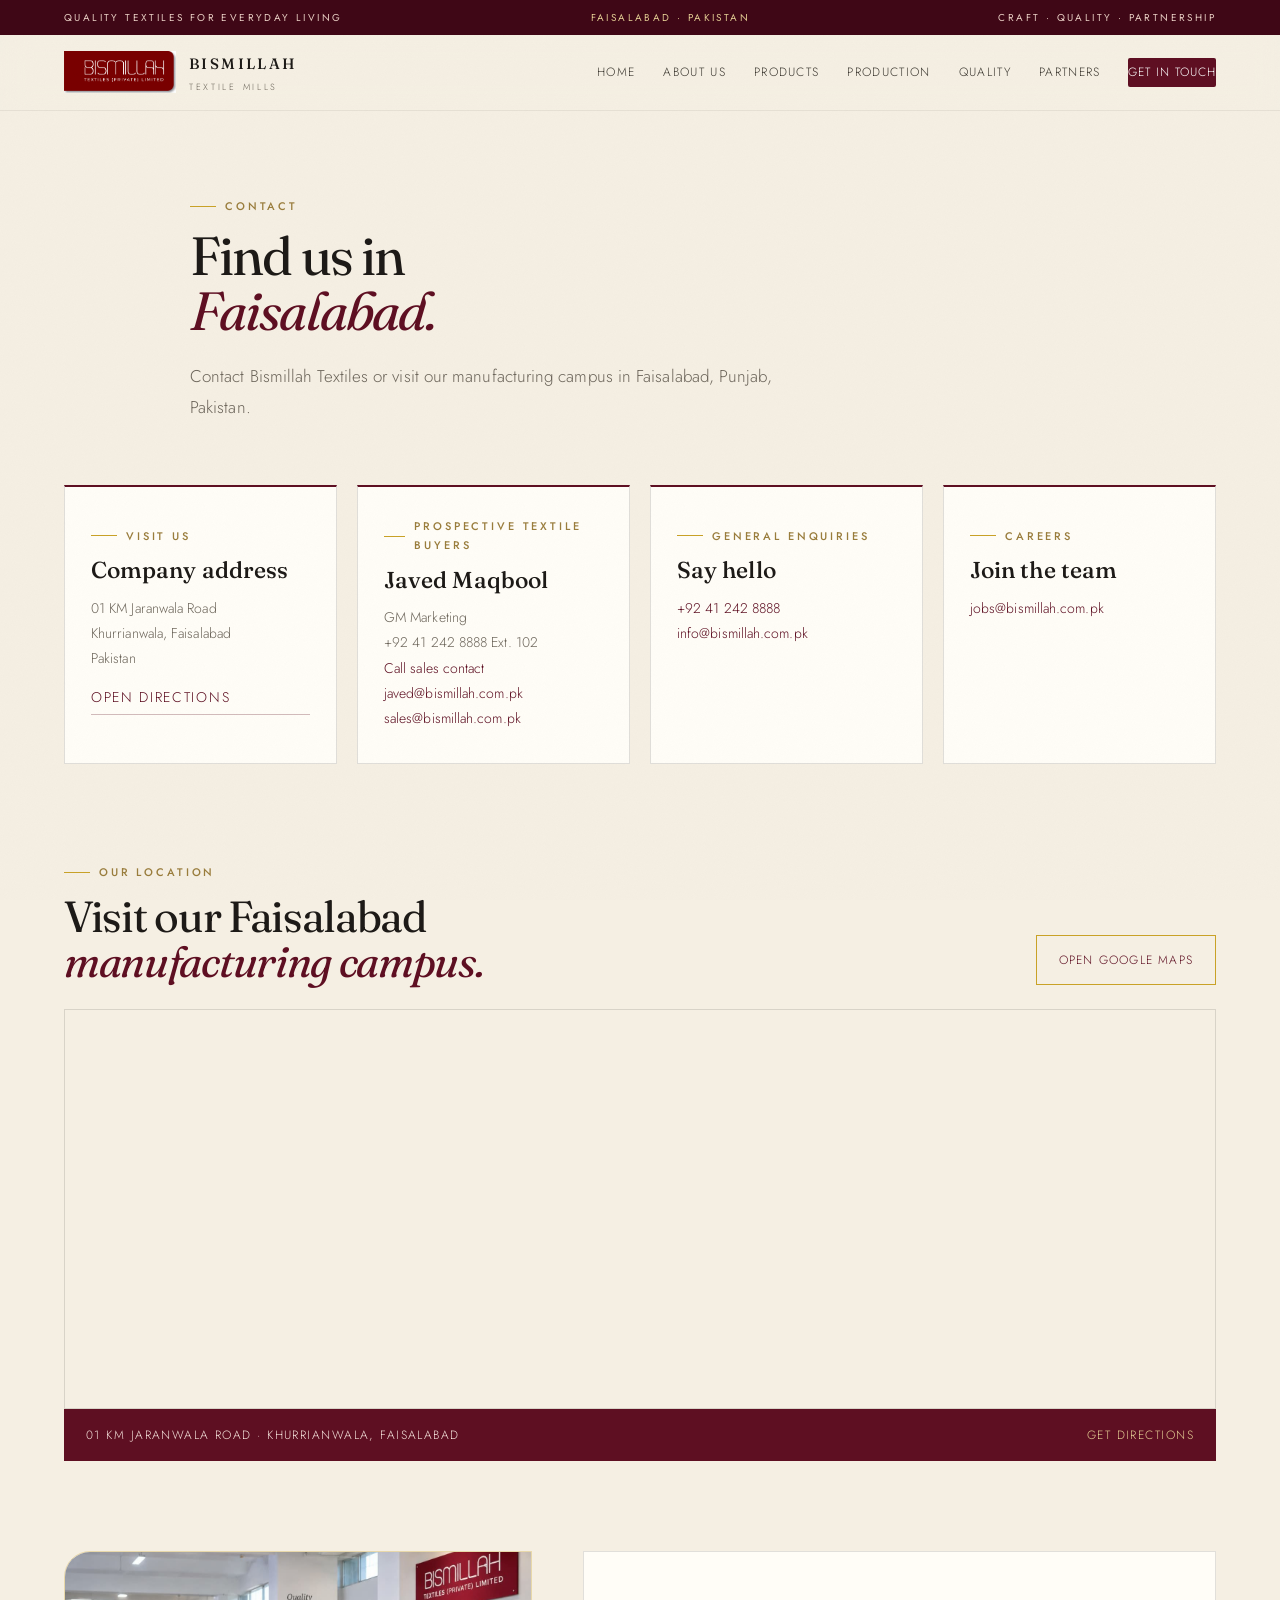
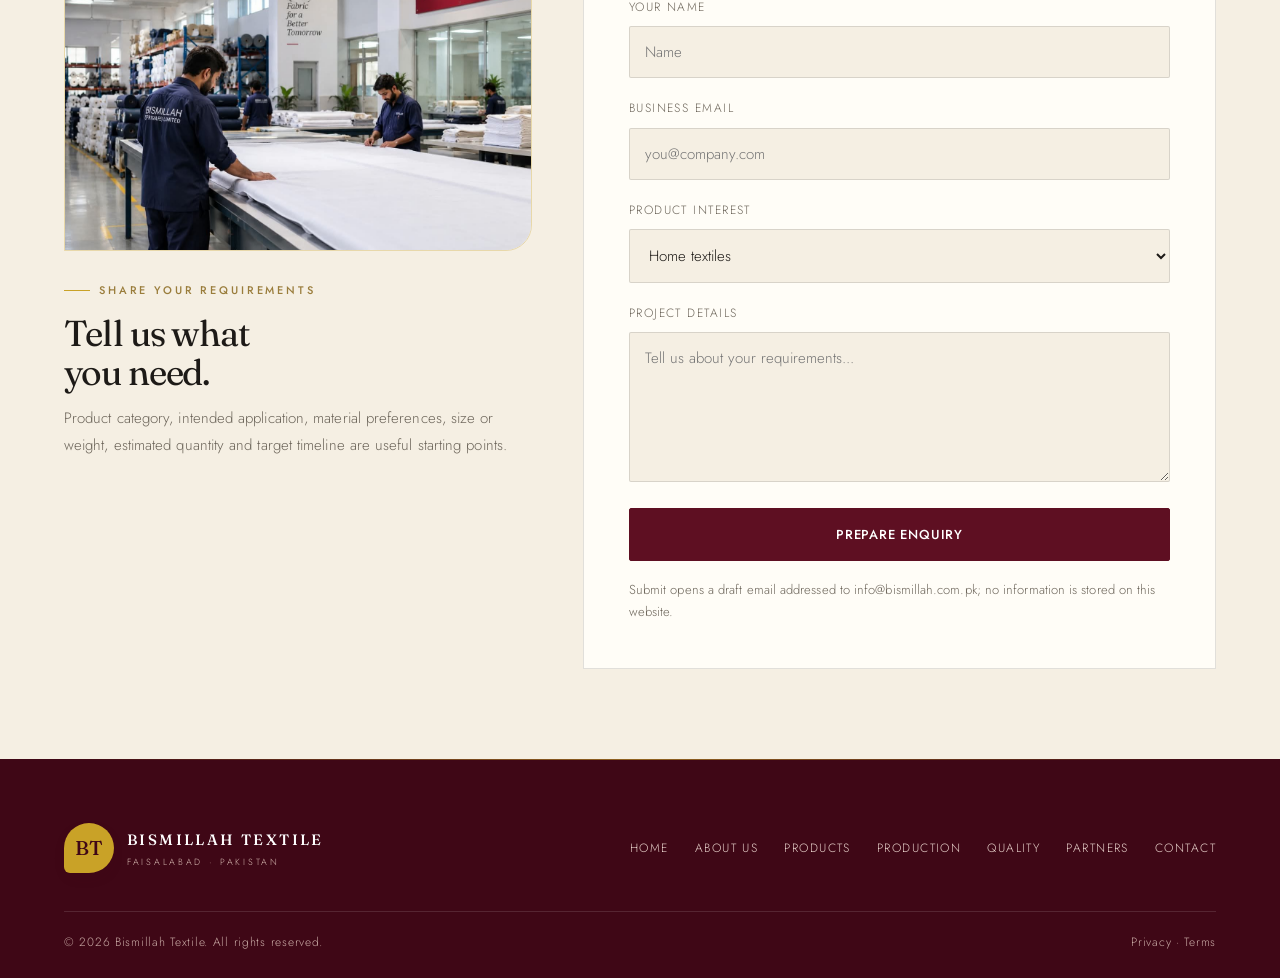
==== commit 90c44fbd: "Add About Us page with company imagery and expand product catalogue Source real company assets from " ====
--- a/contact.html
+++ b/contact.html
@@ -12,9 +12,9 @@
 <body>
   <div class="topbar"><span>Quality textiles for everyday living</span><span>Faisalabad · Pakistan</span><span>Craft · Quality · Partnership</span></div>
   <header class="header">
-    <a class="brand" href="index.html"><span class="brandmark">BT</span><span><b>BISMILLAH</b><small>TEXTILE MILLS</small></span></a>
+    <a class="brand" href="index.html"><img class="brand-logo" src="assets/brand-logo.png" alt="Bismillah Textiles logo"><span><b>BISMILLAH</b><small>TEXTILE MILLS</small></span></a>
     <button class="menu-toggle" aria-label="Open navigation" aria-expanded="false">☰</button>
-    <nav class="nav"><a href="index.html">Home</a><a href="products.html">Products</a><a href="manufacturing.html">Our Production</a><a href="quality.html">Quality</a><a href="partners.html">Partners</a><a class="active" href="contact.html">Contact</a><a href="contact.html" class="nav-cta">Get in touch</a></nav>
+    <nav class="nav"><a href="index.html">Home</a><a href="about.html">About Us</a><a href="products.html">Products</a><a href="manufacturing.html">Production</a><a href="quality.html">Quality</a><a href="partners.html">Partners</a><a href="contact.html" class="nav-cta">Get in touch</a></nav>
   </header>
 
   <main>
@@ -72,7 +72,7 @@
     <section class="section container" style="padding-top:0">
       <div class="contact-layout">
         <div class="reveal">
-          <img src="assets/factory-team.jpg" alt="Bismillah textile manufacturing facility" style="height:300px;border-radius:var(--radius-lg) 0 var(--radius-lg) 0;border:1px solid rgba(201,162,39,.3)">
+          <img src="assets/about-team.jpg" alt="Bismillah textile manufacturing facility" style="height:300px;border-radius:var(--radius-lg) 0 var(--radius-lg) 0;border:1px solid rgba(201,162,39,.3)">
           <span class="eyebrow" style="margin-top:30px">Share your requirements</span>
           <h2 style="font-family:var(--serif);font-weight:400;font-size:clamp(26px,3vw,36px);line-height:1.1;letter-spacing:-.03em;margin:14px 0 12px">Tell us what<br>you need.</h2>
           <p style="color:var(--muted);font-size:15px;line-height:1.8">Product category, intended application, material preferences, size or weight, estimated quantity and target timeline are useful starting points.</p>
@@ -103,7 +103,7 @@
   <footer class="footer">
     <div class="footer-main">
       <a class="brand" href="index.html"><span class="brandmark">BT</span><span><b>BISMILLAH TEXTILE</b><small>FAISALABAD · PAKISTAN</small></span></a>
-      <nav class="footer-links"><a href="index.html">Home</a><a href="products.html">Products</a><a href="manufacturing.html">Our Production</a><a href="quality.html">Quality</a><a href="partners.html">Partners</a><a href="contact.html">Contact</a></nav>
+      <nav class="footer-links"><a href="index.html">Home</a><a href="about.html">About Us</a><a href="products.html">Products</a><a href="manufacturing.html">Production</a><a href="quality.html">Quality</a><a href="partners.html">Partners</a><a href="contact.html">Contact</a></nav>
     </div>
     <div class="footer-bottom"><span>© 2026 Bismillah Textile. All rights reserved.</span><span>Privacy · Terms</span></div>
   </footer>
--- a/styles.css
+++ b/styles.css
@@ -170,7 +170,9 @@
   transition:padding .35s var(--ease),background .35s,box-shadow .35s;
 }
 .header.scrolled{padding:10px 5%;background:rgba(255,253,247,.94);box-shadow:0 14px 30px -28px rgba(63,7,22,.6)}
+.header.scrolled .brand-logo{height:34px}
 .brand{display:flex;align-items:center;gap:13px}
+.brand-logo{width:auto;height:42px;object-fit:contain;flex-shrink:0}
 .brandmark{
   width:50px;height:50px;
   display:grid;place-items:center;
@@ -326,6 +328,7 @@
   overflow:hidden;
   transition:transform .5s var(--ease),box-shadow .5s var(--ease),border-color .5s;
 }
+.product-card[hidden]{display:none}
 .product-card:hover{transform:translateY(-8px);box-shadow:var(--shadow-md);border-color:rgba(201,162,39,.5)}
 .product-card img{height:210px;transition:transform 1.1s var(--ease);filter:saturate(.94)}
 .product-card:hover img{transform:scale(1.06)}
@@ -558,6 +561,181 @@
 .contact-banner h2{font-family:var(--serif);font-weight:400;font-size:clamp(26px,3vw,40px);line-height:1.08;letter-spacing:-.03em}
 .contact-banner p{color:#d9c8c2;font-size:15px;margin-top:10px;max-width:46ch}
 
+/* ---------- Gallery ---------- */
+.gallery-grid{
+  display:grid;
+  grid-template-columns:repeat(3,1fr);
+  gap:18px;
+}
+.gallery-grid figure{
+  margin:0;
+  position:relative;
+  overflow:hidden;
+  border:1px solid var(--line);
+  background:var(--paper);
+}
+.gallery-grid img{
+  height:clamp(200px,22vw,280px);
+  transition:transform .7s var(--ease);
+}
+.gallery-grid figure:hover img{transform:scale(1.06)}
+.gallery-grid figcaption{
+  padding:14px 18px;
+  font-size:11px;
+  letter-spacing:.14em;
+  text-transform:uppercase;
+  color:var(--muted);
+  border-top:1px solid var(--line);
+}
+.gallery-grid figure:nth-child(1){grid-column:span 2}
+.gallery-grid figure:nth-child(1) img{height:clamp(240px,26vw,340px)}
+
+/* ---------- Partner logo wall ---------- */
+.logo-wall{
+  display:grid;
+  grid-template-columns:repeat(5,1fr);
+  border:1px solid var(--line);
+  background:var(--paper);
+}
+.logo-wall figure{
+  margin:0;
+  display:grid;
+  place-items:center;
+  min-height:130px;
+  padding:26px 22px;
+  border-right:1px solid var(--line);
+  border-bottom:1px solid var(--line);
+  transition:background .35s;
+}
+.logo-wall figure:hover{background:var(--cream-2)}
+.logo-wall img{
+  width:auto;
+  max-width:100%;
+  max-height:52px;
+  object-fit:contain;
+  filter:grayscale(1) opacity(.72);
+  transition:filter .4s var(--ease),transform .4s var(--ease);
+}
+.logo-wall figure:hover img{filter:grayscale(0) opacity(1);transform:scale(1.06)}
+.logo-wall figure:nth-child(5n){border-right:0}
+.logo-wall figure:nth-last-child(-n+5){border-bottom:0}
+
+/* ---------- Certifications ---------- */
+.cert-grid{display:grid;grid-template-columns:1fr 1fr;gap:22px}
+.cert-card{
+  margin:0;
+  background:var(--paper);
+  border:1px solid var(--line);
+  overflow:hidden;
+  display:grid;
+  grid-template-columns:1fr 1fr;
+  transition:transform .45s var(--ease),box-shadow .45s var(--ease);
+}
+.cert-card:hover{transform:translateY(-6px);box-shadow:var(--shadow-sm)}
+.cert-card img{height:100%;min-height:230px;object-position:center;background:var(--cream-2)}
+.cert-card figcaption{padding:clamp(24px,3vw,36px);align-self:center}
+.cert-card h3{font-family:var(--serif);font-weight:500;font-size:22px;line-height:1.2;margin:10px 0 10px}
+.cert-card p{font-size:14px;color:var(--muted);line-height:1.75}
+
+/* ---------- About: leadership ---------- */
+.leader{
+  display:grid;
+  grid-template-columns:.78fr 1.22fr;
+  gap:clamp(28px,4.5vw,64px);
+  align-items:center;
+  padding-top:clamp(40px,5vw,70px);
+}
+.leader-photo{position:relative;margin:0}
+.leader-photo img{
+  height:clamp(340px,40vw,470px);
+  border-radius:var(--radius-lg) 0 var(--radius-lg) 0;
+  border:1px solid rgba(201,162,39,.4);
+  object-position:center 22%;
+}
+.leader-photo figcaption{
+  margin-top:22px;
+  padding-left:20px;
+  border-left:2px solid var(--gold);
+}
+.leader-photo figcaption b{
+  display:block;
+  font-family:var(--serif);
+  font-weight:500;
+  font-size:19px;
+  line-height:1.25;
+}
+.leader-photo figcaption span{
+  display:block;
+  margin-top:5px;
+  font-size:11px;
+  letter-spacing:.16em;
+  text-transform:uppercase;
+  color:#9a7d3c;
+}
+.leader-copy h2{font-family:var(--serif);font-weight:400;font-size:clamp(30px,3.6vw,48px);line-height:1.04;letter-spacing:-.035em;margin:16px 0 22px}
+.leader-copy h2 em{font-style:italic;color:var(--wine)}
+.leader-copy p{color:var(--muted);font-size:16px;line-height:1.85}
+.leader-copy p+p{margin-top:18px}
+
+.ceo-quote{
+  position:relative;
+  margin:clamp(40px,5vw,72px) 0 0;
+  padding:clamp(36px,4.5vw,64px);
+  background:var(--wine-deep);
+  color:#fff;
+  border-radius:var(--radius-lg) 0 var(--radius-lg) 0;
+  overflow:hidden;
+}
+.ceo-quote::before{
+  content:"”";
+  position:absolute;
+  top:-24px;right:28px;
+  font-family:var(--serif);
+  font-size:190px;
+  line-height:1;
+  color:rgba(201,162,39,.22);
+}
+.ceo-quote p{
+  position:relative;
+  font-family:var(--serif);
+  font-style:italic;
+  font-weight:400;
+  font-size:clamp(24px,3.1vw,40px);
+  line-height:1.2;
+  letter-spacing:-.02em;
+  margin:16px 0 22px;
+  color:#fff;
+}
+.ceo-quote cite{
+  display:block;
+  font-style:normal;
+  font-size:15px;
+  line-height:1.8;
+  color:#d9c8c2;
+  max-width:64ch;
+  border-top:1px solid rgba(255,255,255,.15);
+  padding-top:20px;
+}
+
+.belief-list{display:grid;gap:20px;margin-top:30px}
+.belief-list>div{border-top:1px solid var(--line);padding-top:16px}
+.belief-list b{display:block;font-size:11px;letter-spacing:.2em;text-transform:uppercase;color:var(--wine);margin-bottom:7px}
+.belief-list span{font-size:15px;color:var(--muted);line-height:1.8}
+
+.team-grid{display:grid;grid-template-columns:repeat(4,1fr);gap:20px}
+.team-grid article{
+  background:var(--paper);
+  border:1px solid var(--line);
+  border-top:2px solid var(--wine);
+  padding:28px 24px 30px;
+  transition:transform .45s var(--ease),box-shadow .45s var(--ease);
+}
+.team-grid article:hover{transform:translateY(-6px);box-shadow:var(--shadow-sm)}
+.team-grid h3{font-family:var(--serif);font-weight:500;font-size:20px;line-height:1.2}
+.team-grid span{display:block;font-size:12px;letter-spacing:.1em;text-transform:uppercase;color:var(--muted);margin-top:9px}
+.team-grid a{display:inline-block;margin-top:12px;font-size:14px;color:var(--wine);word-break:break-word;transition:opacity .3s}
+.team-grid a:hover{opacity:.7}
+
 /* ---------- Partners ---------- */
 .partner-names{
   display:grid;grid-template-columns:repeat(6,1fr);
@@ -613,7 +791,7 @@
 
 /* ---------- Responsive ---------- */
 @media(max-width:1000px){
-  .cards.four,.product-grid,.icon-grid,.contact-cards{grid-template-columns:repeat(2,1fr)}
+  .cards.four,.product-grid,.icon-grid,.contact-cards,.team-grid{grid-template-columns:repeat(2,1fr)}
   .icon-grid.two{grid-template-columns:1fr}
   .stats{grid-template-columns:repeat(2,1fr)}
   .stats div:nth-child(2){border-right:0}
@@ -638,7 +816,7 @@
   .nav a{padding:13px 0;border-bottom:1px solid var(--line-soft)}
   .nav a::after{display:none}
   .nav-cta{margin-top:12px;text-align:center;justify-content:center}
-  .hero,.page-hero,.two-col,.contact-layout,.feature-band,.split-panel,.section-heading,.range-heading,.work-together{grid-template-columns:1fr}
+  .hero,.page-hero,.two-col,.contact-layout,.feature-band,.split-panel,.section-heading,.range-heading,.work-together,.leader{grid-template-columns:1fr}
   .hero-visual::before{display:none}
   .hero-badge{left:16px;bottom:16px}
   .split{grid-template-columns:1fr}
@@ -649,6 +827,15 @@
   .partner-names span:nth-child(6n){border-right:0}
   .partner-names span:nth-last-child(-n+6){border-bottom:1px solid var(--line)}
   .partner-names span:nth-last-child(-n+3){border-bottom:0}
+  .cert-grid{grid-template-columns:1fr}
+  .cert-card{grid-template-columns:1fr}
+  .gallery-grid{grid-template-columns:repeat(2,1fr)}
+  .gallery-grid figure:nth-child(1){grid-column:span 2}
+  .logo-wall{grid-template-columns:repeat(3,1fr)}
+  .logo-wall figure:nth-child(5n){border-right:1px solid var(--line)}
+  .logo-wall figure:nth-child(3n){border-right:0}
+  .logo-wall figure:nth-last-child(-n+5){border-bottom:1px solid var(--line)}
+  .logo-wall figure:nth-last-child(-n+3){border-bottom:0}
   .contact-banner{padding:32px}
   .range-grid{grid-template-columns:1fr}
   .footer-main,.footer-bottom{flex-direction:column;align-items:flex-start}
@@ -656,7 +843,7 @@
 
 @media(max-width:520px){
   body{font-size:15px}
-  .cards.three,.cards.four,.product-grid,.icon-grid,.contact-cards{grid-template-columns:1fr}
+  .cards.three,.cards.four,.product-grid,.icon-grid,.contact-cards,.team-grid{grid-template-columns:1fr}
   .stats{grid-template-columns:1fr}
   .stats div{border-right:0!important;border-bottom:1px solid var(--line)}
   .stats div:last-child{border-bottom:0}
@@ -666,6 +853,13 @@
   .partner-names{grid-template-columns:repeat(2,1fr)}
   .partner-names span:nth-child(2n){border-right:0}
   .partner-names span:nth-child(3n){border-right:1px solid var(--line)}
+  .logo-wall{grid-template-columns:repeat(2,1fr)}
+  .gallery-grid{grid-template-columns:1fr}
+  .gallery-grid figure:nth-child(1){grid-column:span 1}
+  .logo-wall figure:nth-child(3n){border-right:1px solid var(--line)}
+  .logo-wall figure:nth-child(2n){border-right:0}
+  .logo-wall figure:nth-last-child(-n+3){border-bottom:1px solid var(--line)}
+  .logo-wall figure:nth-last-child(-n+2){border-bottom:0}
   .topbar{justify-content:center}
   .topbar span:nth-child(3){display:none}
   .map-embed{height:280px}
